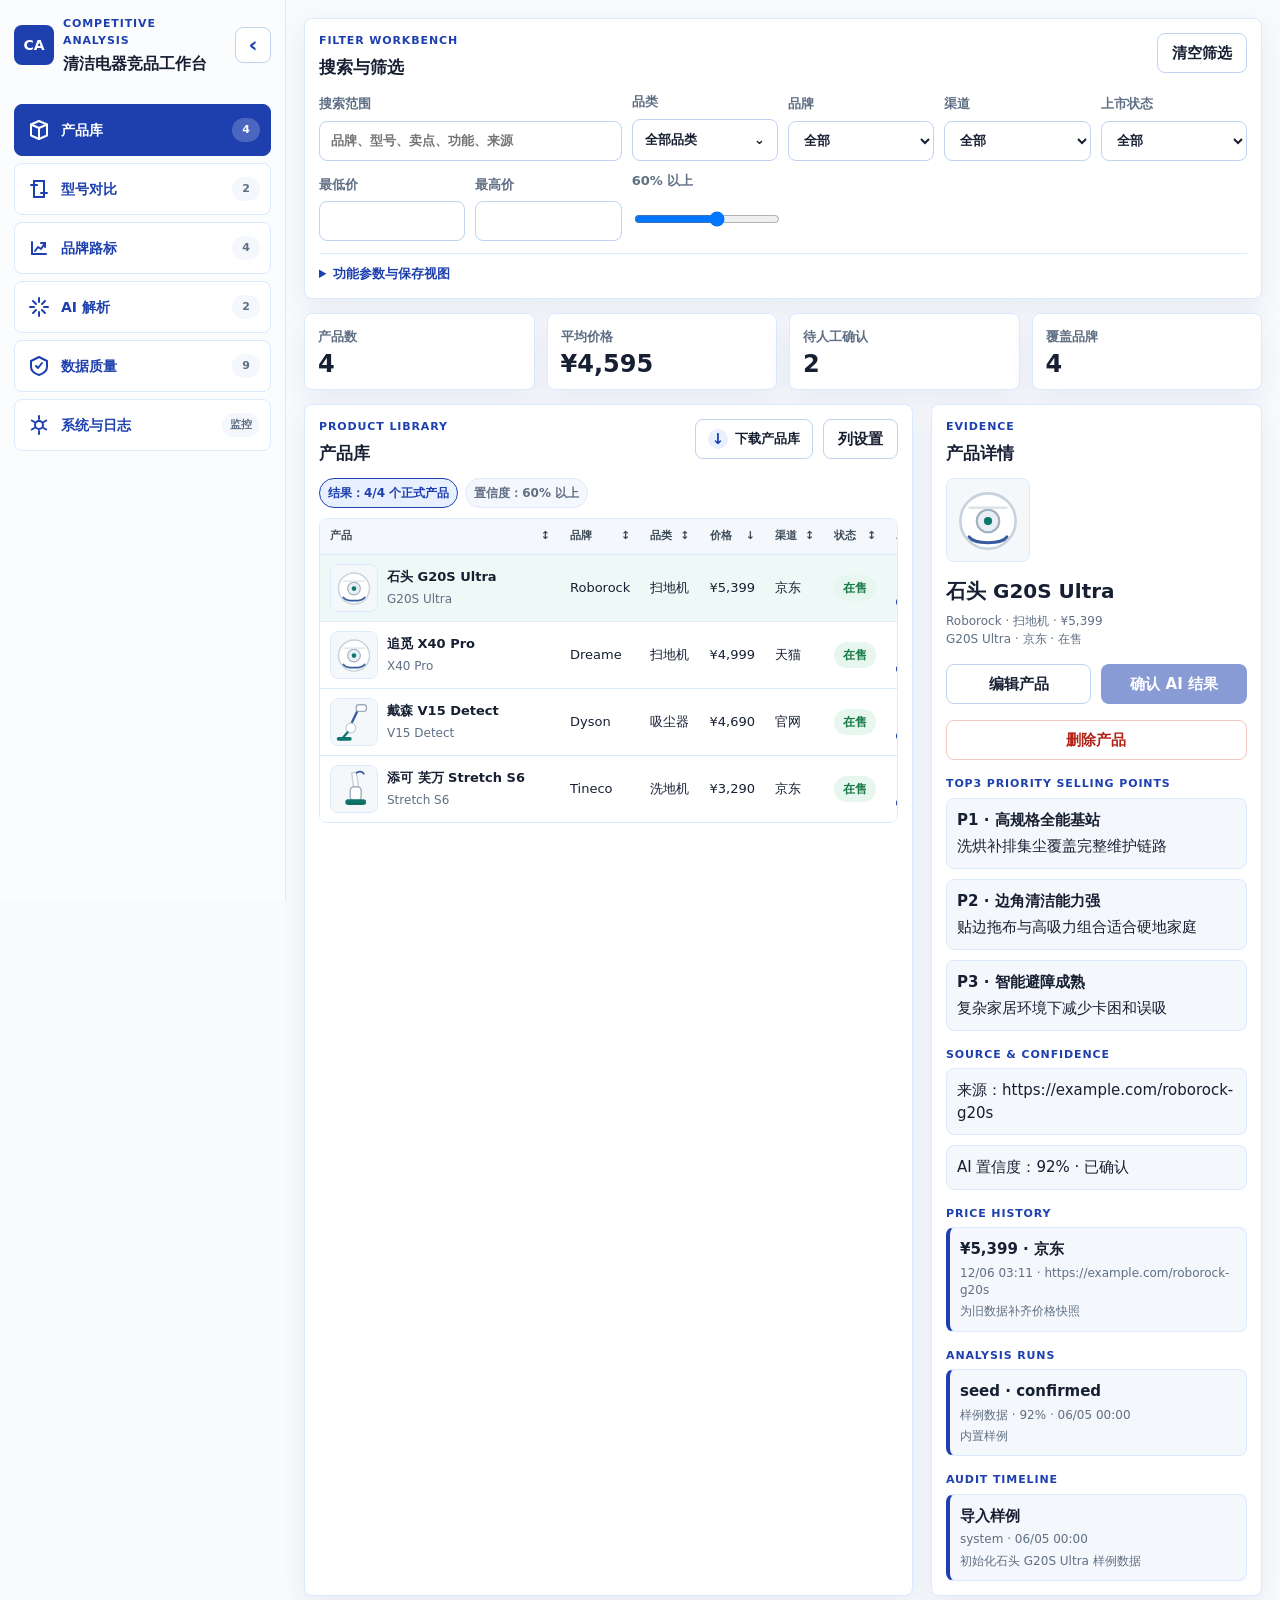
==== index.html @ 1ea524cf "Improve AI analysis usability and ingestion checks" ====
<!DOCTYPE html>
<html lang="zh-CN">
  <head>
    <meta charset="UTF-8" />
    <meta name="viewport" content="width=device-width, initial-scale=1.0" />
    <title>清洁电器竞品分析工作台</title>
    <meta
      name="description"
      content="扫地机、洗地机、吸尘器竞品分析工作台，支持筛选、AI 详情页分析、型号对比、品牌路标和 Excel 导出。"
    />
    <link rel="icon" href="assets/robot-vacuum.svg" type="image/svg+xml" />
    <link rel="stylesheet" href="styles.css?v=ai-progress-20260621" />
  </head>
  <body>
    <div class="app-shell">
      <aside class="sidebar" aria-label="工作区导航">
        <div class="brand-block">
          <span class="brand-mark">CA</span>
          <div class="brand-copy">
            <p class="eyebrow">Competitive Analysis</p>
            <h1>清洁电器竞品工作台</h1>
          </div>
          <button
            class="sidebar-toggle"
            type="button"
            id="sidebarToggle"
            aria-label="折叠一级栏"
            aria-expanded="true"
            title="折叠一级栏"
            onclick="toggleSidebar(); return false;"
          >
            <span aria-hidden="true">‹</span>
          </button>
        </div>

        <nav class="workspace-nav sidebar-nav" aria-label="工作区切换">
          <button class="nav-chip" type="button" data-workspace="products" title="产品库" onclick="setActiveWorkspace('products'); return false;">
            <span class="nav-icon" aria-hidden="true">
              <svg viewBox="0 0 24 24"><path d="M4 6.5 12 3l8 3.5v11L12 21l-8-3.5z" /><path d="M4 6.5 12 10l8-3.5" /><path d="M12 10v11" /></svg>
            </span>
            <span class="nav-label">产品库</span><strong id="navProductsCount">0</strong>
          </button>
          <button class="nav-chip" type="button" data-workspace="compare" title="型号对比" onclick="setActiveWorkspace('compare'); return false;">
            <span class="nav-icon" aria-hidden="true">
              <svg viewBox="0 0 24 24"><path d="M7 4h10" /><path d="M7 20h10" /><path d="M7 4v16" /><path d="M17 4v16" /><path d="M4 8h6" /><path d="M14 16h6" /></svg>
            </span>
            <span class="nav-label">型号对比</span><strong id="navCompareCount">0</strong>
          </button>
          <button class="nav-chip" type="button" data-workspace="roadmap" title="品牌路标" onclick="setActiveWorkspace('roadmap'); return false;">
            <span class="nav-icon" aria-hidden="true">
              <svg viewBox="0 0 24 24"><path d="M5 18V6" /><path d="M5 18h14" /><path d="M8 15l3-4 3 2 4-6" /><path d="M18 7h-4" /><path d="M18 7v4" /></svg>
            </span>
            <span class="nav-label">品牌路标</span><strong id="navRoadmapCount">0</strong>
          </button>
          <button class="nav-chip" type="button" data-workspace="import" title="AI 解析与待确认" onclick="setActiveWorkspace('import'); return false;">
            <span class="nav-icon" aria-hidden="true">
              <svg viewBox="0 0 24 24"><path d="M12 3v4" /><path d="M12 17v4" /><path d="M3 12h4" /><path d="M17 12h4" /><path d="m6 6 3 3" /><path d="m15 15 3 3" /><path d="m18 6-3 3" /><path d="m9 15-3 3" /></svg>
            </span>
            <span class="nav-label">AI 解析</span><strong id="navReviewCount">0</strong>
          </button>
          <button class="nav-chip" type="button" data-workspace="quality" title="数据质量" onclick="setActiveWorkspace('quality'); return false;">
            <span class="nav-icon" aria-hidden="true">
              <svg viewBox="0 0 24 24"><path d="M12 3 4 7v6c0 4 3.5 6.5 8 8 4.5-1.5 8-4 8-8V7z" /><path d="m9 12 2 2 4-5" /></svg>
            </span>
            <span class="nav-label">数据质量</span><strong id="navQualityCount">0</strong>
          </button>
          <button class="nav-chip" type="button" data-workspace="system" title="系统与日志" onclick="setActiveWorkspace('system'); return false;">
            <span class="nav-icon" aria-hidden="true">
              <svg viewBox="0 0 24 24"><path d="M12 3v3" /><path d="M12 18v3" /><path d="M4.8 7.5l2.6 1.5" /><path d="M16.6 15l2.6 1.5" /><path d="M19.2 7.5 16.6 9" /><path d="M7.4 15l-2.6 1.5" /><circle cx="12" cy="12" r="4" /></svg>
            </span>
            <span class="nav-label">系统与日志</span><strong>监控</strong>
          </button>
        </nav>
      </aside>

      <main class="main-area">
        <section class="panel filter-workbench workspace-page is-active" data-workspace-page="products" aria-labelledby="filterWorkbenchTitle">
          <div class="panel-header">
            <div>
              <p class="eyebrow">Filter workbench</p>
              <h2 id="filterWorkbenchTitle">搜索与筛选</h2>
            </div>
            <button class="secondary-button" type="button" id="clearFilters">
              清空筛选
            </button>
          </div>
          <div class="filter-toolbar">
            <label class="filter-search">
              搜索范围
              <input id="keywordSearch" type="search" placeholder="品牌、型号、卖点、功能、来源" />
            </label>
            <label>
              品类
              <div class="multi-select" id="categoryFilterDropdown">
                <button
                  class="multi-select-toggle"
                  type="button"
                  id="categoryFilterToggle"
                  aria-expanded="false"
                  aria-controls="categoryFilters"
                >
                  <span id="categoryFilterLabel">全部品类</span>
                  <span aria-hidden="true">⌄</span>
                </button>
                <div class="multi-select-menu" id="categoryFilters"></div>
              </div>
            </label>
            <label>
              品牌
              <select id="brandFilter"></select>
            </label>
            <label>
              渠道
              <select id="channelFilter"></select>
            </label>
            <label>
              上市状态
              <select id="statusFilter"></select>
            </label>
            <label>
              最低价
              <input id="minPrice" inputmode="numeric" type="number" min="0" />
            </label>
            <label>
              最高价
              <input id="maxPrice" inputmode="numeric" type="number" min="0" />
            </label>
            <label>
              <span id="confidenceLabel">60% 以上</span>
              <input id="confidenceFilter" type="range" min="0" max="100" value="60" />
            </label>
          </div>
          <details class="advanced-filters">
            <summary>功能参数与保存视图</summary>
            <div class="advanced-filter-grid">
              <label>
                字段
                <select id="featureFilterField"></select>
              </label>
              <label>
                匹配方式
                <select id="featureFilterOperator"></select>
              </label>
              <label>
                匹配值
                <input id="featureFilterValue" type="text" placeholder="例如 热水、12000、支持" />
              </label>
              <input id="savedViewName" type="text" placeholder="视图名称，例如 扫地机 3000-5000" />
              <button class="secondary-button" type="button" id="saveView">
                保存当前工作视图
              </button>
              <select id="savedViews" aria-label="已保存视图"></select>
              <button class="secondary-button danger-button" type="button" id="deleteSavedView">
                删除当前视图
              </button>
            </div>
          </details>
        </section>

        <section class="metrics-grid workspace-page is-active" data-workspace-page="products" aria-label="概览指标">
          <article class="metric-card">
            <span>产品数</span>
            <strong id="metricProducts">0</strong>
          </article>
          <article class="metric-card">
            <span>平均价格</span>
            <strong id="metricAvgPrice">-</strong>
          </article>
          <article class="metric-card">
            <span>待人工确认</span>
            <strong id="metricReview">0</strong>
          </article>
          <article class="metric-card">
            <span>覆盖品牌</span>
            <strong id="metricBrands">0</strong>
          </article>
        </section>

        <section class="ops-grid workspace-page" data-workspace-page="quality" aria-label="运营状态" hidden aria-hidden="true">
          <section class="panel quality-panel" aria-labelledby="qualityTitle">
            <div class="panel-header">
              <div>
                <p class="eyebrow">Data quality</p>
                <h2 id="qualityTitle">数据质量检查</h2>
              </div>
              <button class="secondary-button" type="button" id="exportQualityCsv">
                导出问题
              </button>
            </div>
            <div id="qualityPanel" class="quality-panel-body"></div>
          </section>
        </section>

        <section class="panel import-panel workspace-page" data-workspace-page="import" id="importPanel" aria-labelledby="importTitle" hidden aria-hidden="true">
          <div class="panel-header">
            <div>
              <p class="eyebrow">AI ingestion</p>
              <h2 id="importTitle">详情页抓取与图片理解</h2>
            </div>
            <div class="panel-actions">
              <button class="secondary-button" type="button" id="createProduct">
                手动新增产品
              </button>
              <button class="icon-button" type="button" id="closeImport" aria-label="关闭导入面板">
                ×
              </button>
            </div>
          </div>
          <div class="import-grid">
            <div class="url-field">
              <label>
                电商/官网详情页 URL
                <input
                  id="sourceUrl"
                  type="url"
                  placeholder="https://example.com/product/detail"
                />
              </label>
              <button class="secondary-button" type="button" id="fetchSourceMetadata">
                抓取并分析
              </button>
              <button class="secondary-button" type="button" id="startBrowserFetch">
                打开浏览器获取
              </button>
            </div>
            <label>
              上传详情页长图、截图或 PDF
              <input id="sourceImage" type="file" accept="image/*,.pdf" multiple />
            </label>
            <div id="sourcePreview" class="source-preview wide-field" aria-live="polite"></div>
            <label class="wide-field">
              补充说明
              <textarea
                id="sourceNotes"
                rows="3"
                placeholder="例如：重点关注基站能力、避障、热水洗拖布、价格口径"
              ></textarea>
            </label>
          </div>
          <div class="panel-actions">
            <p id="analysisStatus" class="status-text" role="status" aria-live="polite">
              AI 会输出结构化参数、Top3 卖点和置信度。
            </p>
            <button class="secondary-button" type="button" id="retryAnalysis" hidden>
              重新分析
            </button>
            <button class="secondary-button" type="button" id="collectBrowserFetch" hidden>
              继续获取
            </button>
            <button class="secondary-button" type="button" id="cancelBrowserFetch" hidden>
              取消浏览器获取
            </button>
            <button class="primary-button" type="button" id="runAnalysis">
              开始分析
            </button>
          </div>
          <ol id="analysisSteps" class="analysis-steps wide-field" aria-label="AI 分析进度"></ol>
        </section>

        <section class="panel review-workspace workspace-page" data-workspace-page="import" aria-labelledby="reviewTitle" hidden aria-hidden="true">
          <div class="panel-header">
            <div>
              <p class="eyebrow">Review queue</p>
              <h2 id="reviewTitle">待确认队列</h2>
            </div>
            <button class="secondary-button" type="button" id="confirmAllReviews">
              全部确认
            </button>
          </div>
          <div id="reviewQueue" class="review-queue"></div>
        </section>


        <section class="panel system-panel workspace-page" data-workspace-page="system" aria-labelledby="systemTitle" hidden aria-hidden="true">
          <div class="panel-header">
            <div>
              <p class="eyebrow">System status</p>
              <h2 id="systemTitle">系统状态</h2>
            </div>
            <div class="panel-actions">
              <button class="secondary-button" type="button" id="exportDataPackage">
                导出数据包
              </button>
              <button class="secondary-button" type="button" id="refreshHealth">
                刷新状态
              </button>
            </div>
          </div>
          <div class="system-status" id="systemStatus">正在检查本地服务和 OpenAI 配置。</div>
        </section>

        <section class="panel usage-panel workspace-page" data-workspace-page="system" aria-labelledby="usageTitle" hidden aria-hidden="true">
          <div class="panel-header">
            <div>
              <p class="eyebrow">AI usage</p>
              <h2 id="usageTitle">AI 用量与错误监控</h2>
            </div>
            <div class="panel-actions">
              <button class="secondary-button" type="button" id="exportUsageCsv">
                导出用量
              </button>
              <button class="secondary-button" type="button" id="refreshUsage">
                刷新用量
              </button>
            </div>
          </div>
          <div class="usage-summary" id="usageSummary">尚未加载用量记录。</div>
          <div class="table-wrap compact usage-table-wrap">
            <table>
              <thead>
                <tr>
                  <th>时间</th>
                  <th>Provider</th>
                  <th>模型</th>
                  <th>任务</th>
                  <th>状态</th>
                  <th>输入</th>
                  <th>Usage</th>
                  <th>估算成本</th>
                  <th>错误</th>
                </tr>
              </thead>
              <tbody id="usageTableBody"></tbody>
            </table>
          </div>
        </section>

        <section class="panel audit-panel workspace-page" data-workspace-page="system" aria-labelledby="auditTitle" hidden aria-hidden="true">
          <div class="panel-header">
            <div>
              <p class="eyebrow">Audit log</p>
              <h2 id="auditTitle">审计日志</h2>
            </div>
            <button class="secondary-button" type="button" id="exportAuditCsv">
              导出审计
            </button>
          </div>
          <div class="table-wrap compact audit-table-wrap">
            <table>
              <thead>
                <tr>
                  <th>时间</th>
                  <th>产品</th>
                  <th>型号</th>
                  <th>操作</th>
                  <th>操作者</th>
                  <th>详情</th>
                </tr>
              </thead>
              <tbody id="auditTableBody"></tbody>
            </table>
          </div>
        </section>

        <section class="workspace-grid workspace-page is-active" data-workspace-page="products" id="productsWorkspace">
          <section class="panel products-panel" aria-labelledby="productsTitle">
            <div class="panel-header">
              <div>
                <p class="eyebrow">Product library</p>
                <h2 id="productsTitle">产品库</h2>
              </div>
              <div class="panel-actions">
                <button class="icon-text-button" type="button" id="exportExcel" title="下载产品库所有信息">
                  <span aria-hidden="true">↓</span>
                  下载产品库
                </button>
                <div class="column-menu">
                  <button class="secondary-button" type="button" id="toggleColumns">
                    列设置
                  </button>
                  <div class="popover" id="columnsPopover"></div>
                </div>
              </div>
            </div>
            <div id="filterSummary" class="filter-summary"></div>
            <div class="table-wrap product-table-wrap">
              <table class="product-table">
                <thead>
                  <tr id="productTableHead"></tr>
                </thead>
                <tbody id="productTableBody"></tbody>
              </table>
            </div>
          </section>

          <aside class="panel detail-panel" aria-labelledby="detailTitle">
            <div class="panel-header">
              <div>
                <p class="eyebrow">Evidence</p>
                <h2 id="detailTitle">产品详情</h2>
              </div>
            </div>
            <div id="productDetail" class="detail-empty">
              选择一款产品查看图片、价格、Top3 卖点和 AI 证据。
            </div>
          </aside>
        </section>

        <section class="workspace-grid compare-workspace workspace-page" data-workspace-page="compare" id="compareWorkspace" hidden aria-hidden="true">
          <section class="panel compare-panel" aria-labelledby="compareTitle">
            <div class="panel-header">
              <div>
                <p class="eyebrow">Model compare</p>
                <h2 id="compareTitle">型号对比</h2>
              </div>
              <div class="panel-actions">
                <button class="secondary-button" type="button" id="compareFilteredProducts">
                  使用当前筛选结果
                </button>
                <button class="secondary-button" type="button" id="compareSimilarProducts">
                  同品类相近价位
                </button>
                <button class="secondary-button" type="button" id="exportCompare">
                  导出对比表
                </button>
                <button class="primary-button" type="button" id="generateSummary">
                  生成 500 字内总结
                </button>
              </div>
            </div>
            <div class="compare-filter-toolbar" aria-label="型号对比筛选器">
              <label>
                搜索型号
                <input id="compareKeywordFilter" type="search" placeholder="品牌、型号、卖点" />
              </label>
              <label>
                品类
                <select id="compareCategoryFilter"></select>
              </label>
              <label>
                品牌
                <select id="compareBrandFilter"></select>
              </label>
              <label>
                渠道
                <select id="compareChannelFilter"></select>
              </label>
              <label>
                上市状态
                <select id="compareStatusFilter"></select>
              </label>
              <label>
                最低价
                <input id="compareMinPrice" inputmode="numeric" type="number" min="0" />
              </label>
              <label>
                最高价
                <input id="compareMaxPrice" inputmode="numeric" type="number" min="0" />
              </label>
            </div>
            <div id="compareStatus" class="compare-status"></div>
            <div id="comparePicker" class="compare-picker"></div>
            <div class="compare-field-panel" aria-label="对比字段选择">
              <div class="compare-field-header">
                <strong>对比字段</strong>
                <div class="panel-actions">
                  <button class="secondary-button" type="button" id="selectAllCompareFields">
                    全选字段
                  </button>
                  <button class="secondary-button" type="button" id="clearCompareFields">
                    只保留基础
                  </button>
                </div>
              </div>
              <div id="compareFieldPicker" class="compare-field-picker"></div>
              <details class="module-manager">
                <summary>模块与字段管理</summary>
                <div class="module-form">
                  <input id="moduleName" type="text" placeholder="模块名，例如 基站能力" />
                  <input id="fieldName" type="text" placeholder="字段名，例如 热水洗拖布" />
                  <select id="fieldType">
                    <option value="text">文本</option>
                    <option value="number">数字</option>
                    <option value="boolean">布尔</option>
                    <option value="enum">枚举</option>
                    <option value="price">价格</option>
                    <option value="image">图片</option>
                  </select>
                  <input id="fieldOptions" type="text" placeholder="枚举选项，例如 有/无、基础/旗舰" />
                  <button class="primary-button" type="button" id="addField">
                    添加字段
                  </button>
                </div>
                <div id="moduleList" class="module-list"></div>
              </details>
            </div>
            <div class="comparison-summary" id="comparisonSummary">
              选择至少 2 个型号后生成竞争对标总结。
            </div>
            <div class="table-wrap compact">
              <table>
                <thead id="compareHead"></thead>
                <tbody id="compareBody"></tbody>
              </table>
            </div>
          </section>
        </section>

        <section class="panel roadmap-panel workspace-page" data-workspace-page="roadmap" id="roadmapPanel" aria-labelledby="roadmapTitle" hidden aria-hidden="true">
          <div class="panel-header">
            <div>
              <p class="eyebrow">Brand milestone</p>
              <h2 id="roadmapTitle">品牌路标</h2>
            </div>
            <div class="panel-actions">
              <label class="inline-control">
                品类
                <select id="roadmapCategoryFilter"></select>
              </label>
              <label class="inline-control roadmap-brand-control">
                品牌
                <div class="multi-select roadmap-brand-select" id="roadmapBrandDropdown">
                  <button
                    class="multi-select-toggle"
                    type="button"
                    id="roadmapBrandToggle"
                    aria-expanded="false"
                    aria-controls="roadmapBrandMenu"
                  >
                    <span id="roadmapBrandLabel">全部品牌</span>
                    <span class="multi-select-icons">
                      <span aria-hidden="true">⌄</span>
                      <span class="multi-select-clear" id="roadmapBrandClear" role="button" tabindex="0" aria-label="清除品牌筛选">×</span>
                    </span>
                  </button>
                  <div class="multi-select-menu" id="roadmapBrandMenu"></div>
                </div>
              </label>
              <div class="segmented-control" role="group" aria-label="品牌路标模式">
                <button class="segment-button" type="button" data-roadmap-mode="single">单品牌时间</button>
                <button class="segment-button" type="button" data-roadmap-mode="compare">品牌对比</button>
              </div>
              <label class="inline-control">
                状态
                <select id="roadmapStatusFilter"></select>
              </label>
              <label class="inline-control">
                周期
                <select id="roadmapQuarterFilter"></select>
              </label>
              <button class="secondary-button" type="button" id="printAllBrandRoadmaps">
                各品牌 PDF
              </button>
              <button class="secondary-button" type="button" id="exportRoadmapSvg">
                导出图片
              </button>
              <button class="secondary-button" type="button" id="exportRoadmap">
                导出路标
              </button>
            </div>
          </div>
          <div id="roadmapBoard" class="roadmap-board"></div>
        </section>
      </main>
    </div>

    <template id="productArtTemplate">
      <img alt="" class="product-image" />
    </template>
    <input id="dataPackageFile" type="file" accept="application/json,.json" hidden />
    <input id="csvImportFile" type="file" accept=".csv,text/csv" hidden />

    <script src="script.js?v=ai-progress-20260621"></script>
  </body>
</html>
---- styles.css ----
:root {
  color-scheme: light;
  --bg: #f8fafc;
  --surface: #ffffff;
  --surface-muted: #f4f7fb;
  --text: #172033;
  --muted: #5f6f84;
  --line: #dbeafe;
  --line-strong: #bfd2ef;
  --primary: #1e40af;
  --primary-dark: #183588;
  --primary-soft: #e8f0ff;
  --accent: #d97706;
  --warning: #b45309;
  --danger: #b42318;
  --success: #197a45;
  --shadow: 0 10px 28px rgba(30, 58, 138, 0.08);
  --radius: 8px;
  --sidebar: 286px;
  --sidebar-collapsed: 72px;
}

* {
  box-sizing: border-box;
}

html {
  min-width: 320px;
  max-width: 100%;
  overflow-x: hidden;
}

body {
  margin: 0;
  max-width: 100%;
  overflow-x: hidden;
  background: var(--bg);
  color: var(--text);
  font-family:
    "Fira Sans", Inter, ui-sans-serif, system-ui, -apple-system, BlinkMacSystemFont,
    "Segoe UI", "PingFang SC", "Microsoft YaHei", sans-serif;
  letter-spacing: 0;
  font-size: 15px;
  line-height: 1.5;
}

[hidden] {
  display: none !important;
}

button,
input,
select,
textarea {
  font: inherit;
}

button {
  cursor: pointer;
}

button:focus-visible,
input:focus-visible,
select:focus-visible,
textarea:focus-visible {
  outline: 3px solid rgba(15, 118, 110, 0.22);
  outline-offset: 2px;
}

.app-shell {
  display: grid;
  grid-template-columns: var(--sidebar) minmax(0, 1fr);
  width: 100%;
  max-width: 100vw;
  overflow-x: hidden;
  min-height: 100vh;
}

.app-shell.is-sidebar-collapsed {
  grid-template-columns: var(--sidebar-collapsed) minmax(0, 1fr);
}

.sidebar {
  position: sticky;
  top: 0;
  display: grid;
  grid-template-rows: auto minmax(0, 1fr);
  gap: 14px;
  height: 100vh;
  overflow-y: auto;
  border-right: 1px solid var(--line);
  background: #fbfcfd;
  padding: 16px 14px;
}

.app-shell.is-sidebar-collapsed .sidebar {
  padding: 14px 10px;
}

.brand-block {
  display: grid;
  grid-template-columns: 40px minmax(0, 1fr) 36px;
  gap: 9px;
  align-items: center;
  padding-bottom: 16px;
}

.brand-copy {
  min-width: 0;
}

.sidebar-toggle {
  display: inline-grid;
  width: 36px;
  height: 36px;
  place-items: center;
  border: 1px solid var(--line-strong);
  border-radius: var(--radius);
  background: #fff;
  color: var(--primary);
  font-size: 22px;
  font-weight: 900;
  line-height: 1;
}

.sidebar-toggle:hover {
  border-color: var(--primary);
  background: var(--primary-soft);
}

.sidebar-nav {
  display: grid;
  gap: 7px;
  align-content: start;
  margin: 0;
}

.sidebar-nav .nav-chip {
  width: 100%;
  justify-content: flex-start;
  border-radius: var(--radius);
  padding: 0 10px;
  gap: 8px;
}

.sidebar-nav .nav-chip {
  min-height: 52px;
  justify-content: space-between;
  font-size: 14px;
  font-weight: 900;
}

.sidebar-nav .nav-chip strong {
  display: inline-flex;
  min-width: 28px;
  min-height: 24px;
  align-items: center;
  justify-content: center;
  border-radius: 999px;
  background: var(--surface-muted);
  color: var(--muted);
  padding: 0 8px;
  font-size: 11px;
}

.nav-icon {
  display: inline-grid;
  width: 28px;
  height: 28px;
  flex: 0 0 28px;
  place-items: center;
}

.nav-icon svg {
  width: 24px;
  height: 24px;
  fill: none;
  stroke: currentColor;
  stroke-width: 2;
  stroke-linecap: round;
  stroke-linejoin: round;
}

.nav-label {
  flex: 1;
  min-width: 0;
  text-align: left;
}

.sidebar-nav .nav-chip.is-active {
  border-color: var(--primary);
  background: var(--primary);
  color: #fff;
}

.sidebar-nav .nav-chip.is-active strong {
  background: rgba(255, 255, 255, 0.2);
  color: #fff;
}

.app-shell.is-sidebar-collapsed .brand-block {
  grid-template-columns: 1fr;
  justify-items: center;
  gap: 8px;
  padding-bottom: 12px;
}

.app-shell.is-sidebar-collapsed .brand-copy,
.app-shell.is-sidebar-collapsed .sidebar-nav .nav-label,
.app-shell.is-sidebar-collapsed .sidebar-nav .nav-chip strong {
  display: none;
}

.app-shell.is-sidebar-collapsed .brand-mark {
  width: 42px;
  height: 42px;
}

.app-shell.is-sidebar-collapsed .sidebar-toggle {
  width: 42px;
  height: 34px;
}

.app-shell.is-sidebar-collapsed .sidebar-toggle span {
  transform: rotate(180deg);
}

.app-shell.is-sidebar-collapsed .sidebar-nav .nav-chip {
  justify-content: center;
  min-height: 46px;
  padding: 0;
}

.sidebar-panel {
  min-height: 0;
  padding: 12px;
  box-shadow: none;
}

.sidebar-panel .panel-header {
  margin-bottom: 10px;
}

.brand-mark {
  display: grid;
  width: 40px;
  height: 40px;
  place-items: center;
  border-radius: var(--radius);
  background: var(--primary);
  color: #fff;
  font-size: 14px;
  font-weight: 800;
}

.brand-block h1,
.topbar h2,
.panel h2 {
  margin: 0;
  letter-spacing: 0;
}

.brand-block h1 {
  font-size: 16px;
  line-height: 1.28;
}

.eyebrow {
  margin: 0 0 5px;
  color: var(--primary);
  font-size: 11px;
  font-weight: 800;
  letter-spacing: 0.08em;
  text-transform: uppercase;
}

.filter-group {
  padding: 14px 0;
  border-top: 1px solid var(--line);
}

.filter-group h2,
.section-title h2 {
  margin: 0 0 12px;
  font-size: 14px;
}

.section-title,
.panel-header,
.topbar,
.panel-actions {
  display: flex;
  align-items: center;
  justify-content: space-between;
  gap: 14px;
  min-width: 0;
}

.main-area {
  min-width: 0;
  width: 100%;
  max-width: 100%;
  overflow-x: hidden;
  padding: 18px;
}

.workspace-page {
  display: none;
}

.workspace-page.is-active {
  display: grid;
}

.panel.workspace-page.is-active {
  display: block;
}

.topbar {
  flex-wrap: wrap;
  align-items: flex-start;
  margin-bottom: 18px;
}

.topbar > div:first-child,
.panel-header > div:first-child {
  min-width: min(100%, 260px);
}

.topbar h2 {
  font-size: 24px;
  line-height: 1.25;
}

.workspace-nav {
  display: flex;
  flex-wrap: wrap;
  gap: 6px;
  margin-top: 10px;
}

.sidebar-nav.workspace-nav {
  display: grid;
  flex-wrap: initial;
  gap: 7px;
  margin-top: 0;
}

.nav-chip {
  display: inline-flex;
  align-items: center;
  justify-content: center;
  min-height: 30px;
  border: 1px solid var(--line);
  border-radius: 999px;
  background: #fff;
  color: var(--primary);
  padding: 0 10px;
  font-size: 12px;
  font-weight: 800;
}

.nav-chip:hover {
  border-color: var(--primary);
  background: var(--primary-soft);
}

.topbar-actions,
.field-row,
.panel-actions {
  display: flex;
  gap: 10px;
}

.topbar-actions,
.panel-actions {
  min-width: 0;
  max-width: 100%;
  flex-wrap: wrap;
  justify-content: flex-end;
}

.topbar-actions > *,
.panel-actions > * {
  max-width: 100%;
}

.inline-control {
  display: flex;
  min-width: 180px;
  align-items: center;
  gap: 8px;
  color: var(--muted);
  font-size: 13px;
  font-weight: 700;
}

.inline-control select {
  min-width: 120px;
}

label {
  display: grid;
  gap: 7px;
  color: var(--muted);
  font-size: 13px;
  font-weight: 650;
}

input,
select,
textarea {
  width: 100%;
  min-height: 40px;
  border: 1px solid var(--line-strong);
  border-radius: var(--radius);
  background: #fff;
  color: var(--text);
  padding: 9px 11px;
}

textarea {
  resize: vertical;
}

.chip-grid {
  display: grid;
  gap: 8px;
}

.multi-select {
  position: relative;
}

.multi-select-toggle {
  display: flex;
  width: 100%;
  min-height: 42px;
  align-items: center;
  justify-content: space-between;
  border: 1px solid var(--line-strong);
  border-radius: var(--radius);
  background: #fff;
  color: var(--text);
  padding: 0 12px;
  font-weight: 750;
}

.multi-select-icons {
  display: inline-flex;
  align-items: center;
  gap: 8px;
  margin-left: 8px;
}

.multi-select-clear {
  display: inline-flex;
  width: 20px;
  height: 20px;
  align-items: center;
  justify-content: center;
  border-radius: 999px;
  color: var(--muted);
  font-size: 14px;
  line-height: 1;
}

.multi-select-clear:hover {
  background: var(--primary-soft);
  color: var(--primary);
}

.multi-select-menu {
  position: absolute;
  top: calc(100% + 6px);
  left: 0;
  z-index: 5;
  display: none;
  width: 100%;
  max-height: 230px;
  overflow-y: auto;
  border: 1px solid var(--line);
  border-radius: var(--radius);
  background: #fff;
  box-shadow: var(--shadow);
  padding: 6px;
}

.multi-select.is-open .multi-select-menu {
  display: grid;
  gap: 4px;
}

.multi-select-option {
  display: flex;
  min-height: 38px;
  align-items: center;
  gap: 8px;
  border-radius: 6px;
  color: var(--text);
  padding: 6px 8px;
  font-size: 13px;
  font-weight: 750;
}

.multi-select-option:hover,
.multi-select-option.is-active {
  background: var(--primary-soft);
  color: var(--primary-dark);
}

.multi-select-option input {
  width: 16px;
  min-width: 16px;
  min-height: 16px;
  height: 16px;
  margin: 0;
  accent-color: var(--primary);
}

.chip {
  display: flex;
  min-height: 42px;
  align-items: center;
  justify-content: space-between;
  border: 1px solid var(--line);
  border-radius: var(--radius);
  background: #fff;
  color: var(--text);
  padding: 0 12px;
}

.chip.is-active {
  border-color: var(--primary);
  background: var(--primary-soft);
  color: var(--primary-dark);
}

.primary-button,
.secondary-button,
.link-button,
.icon-button {
  min-height: 40px;
  border-radius: var(--radius);
  border: 1px solid transparent;
  padding: 0 14px;
  font-weight: 750;
  white-space: normal;
}

.primary-button {
  background: var(--primary);
  color: #fff;
}

.primary-button:hover {
  background: var(--primary-dark);
}

.primary-button:disabled,
.secondary-button:disabled {
  cursor: not-allowed;
  opacity: 0.52;
}

.secondary-button {
  border-color: var(--line-strong);
  background: #fff;
  color: var(--text);
}

.icon-text-button {
  display: inline-flex;
  min-height: 40px;
  align-items: center;
  gap: 7px;
  border: 1px solid var(--line-strong);
  border-radius: var(--radius);
  background: #fff;
  color: var(--text);
  padding: 0 12px;
  font-size: 13px;
  font-weight: 800;
}

.icon-text-button span {
  display: inline-grid;
  width: 20px;
  height: 20px;
  place-items: center;
  border-radius: 999px;
  background: var(--primary-soft);
  color: var(--primary);
  font-size: 15px;
  line-height: 1;
}

.danger-button {
  border-color: #f0c7c1;
  color: var(--danger);
}

.link-button,
.icon-button {
  min-height: 36px;
  background: transparent;
  color: var(--primary);
  padding: 0 6px;
}

.icon-button {
  width: 40px;
  color: var(--muted);
  font-size: 24px;
}

.stack {
  display: grid;
  gap: 10px;
}

.filter-workbench {
  margin-bottom: 14px;
}

.filter-toolbar {
  display: grid;
  grid-template-columns: repeat(auto-fit, minmax(132px, 1fr));
  gap: 10px;
  align-items: end;
}

.filter-search {
  grid-column: span 2;
  min-width: 0;
}

.advanced-filters {
  margin-top: 12px;
  border-top: 1px solid var(--line);
  padding-top: 10px;
}

.advanced-filters summary {
  cursor: pointer;
  color: var(--primary);
  font-size: 13px;
  font-weight: 850;
}

.advanced-filter-grid {
  display: grid;
  grid-template-columns: repeat(auto-fit, minmax(160px, 1fr));
  gap: 10px;
  margin-top: 10px;
}

.metrics-grid {
  display: grid;
  grid-template-columns: repeat(4, minmax(0, 1fr));
  min-width: 0;
  max-width: 100%;
  gap: 12px;
  margin-bottom: 14px;
}

.metric-card,
.panel {
  border: 1px solid var(--line);
  border-radius: var(--radius);
  background: var(--surface);
  box-shadow: var(--shadow);
}

.metric-card {
  display: grid;
  gap: 6px;
  padding: 13px;
}

.metric-card span {
  color: var(--muted);
  font-size: 13px;
  font-weight: 700;
}

.metric-card strong {
  font-size: 24px;
  line-height: 1;
}

.panel {
  min-width: 0;
  padding: 14px;
}

.detail-panel {
  container-type: inline-size;
}

.panel-header {
  flex-wrap: wrap;
  align-items: flex-start;
  margin-bottom: 12px;
}

.panel h2 {
  font-size: 17px;
}

.ops-grid {
  display: grid;
  grid-template-columns: minmax(0, 1fr);
  min-width: 0;
  max-width: 100%;
  align-items: start;
  gap: 14px;
  margin-bottom: 18px;
}

.quality-panel {
  align-self: start;
}

.system-panel {
  align-self: start;
}

.review-panel {
  align-self: start;
  min-height: 0;
  max-height: none;
  overflow: hidden;
}

.import-panel {
  margin-bottom: 18px;
}

.usage-panel {
  margin-bottom: 18px;
}

.audit-panel {
  margin-bottom: 18px;
}

.system-status {
  display: flex;
  flex-wrap: wrap;
  gap: 8px;
  max-height: 168px;
  overflow-y: auto;
  color: var(--muted);
  font-size: 13px;
}

.quality-panel-body {
  display: grid;
  gap: 8px;
}

.quality-summary {
  display: flex;
  flex-wrap: wrap;
  gap: 6px;
}

.quality-list {
  display: grid;
  gap: 6px;
  max-height: 278px;
  overflow-y: auto;
  padding-right: 4px;
  overscroll-behavior: contain;
}

.quality-focus-note {
  margin: 0;
  color: var(--muted);
  font-size: 12px;
  font-weight: 750;
}

.quality-priority {
  min-height: 32px;
  border: 1px solid var(--line);
  border-radius: var(--radius);
  background: var(--surface-muted);
  color: var(--text);
  padding: 0 10px;
  font-size: 13px;
  font-weight: 800;
}

.quality-priority.is-active {
  border-color: var(--primary);
  background: var(--primary-soft);
  color: var(--primary);
}

.quality-item {
  display: grid;
  grid-template-columns: minmax(0, 1fr) auto;
  align-items: center;
  gap: 8px;
  border: 1px solid var(--line);
  border-left: 4px solid var(--line-strong);
  border-radius: var(--radius);
  background: var(--surface-muted);
  padding: 8px 10px;
}

.quality-item.is-high {
  border-left-color: var(--danger);
}

.quality-item.is-medium {
  border-left-color: var(--warning);
}

.quality-item.is-low {
  border-left-color: var(--accent);
}

.quality-item strong {
  display: block;
  margin-bottom: 2px;
  font-size: 13px;
}

.quality-item p {
  margin: 0;
  color: var(--muted);
  font-size: 12px;
  line-height: 1.35;
}

.status-badge {
  border: 1px solid var(--line);
  border-radius: var(--radius);
  background: var(--surface-muted);
  padding: 7px 10px;
  font-weight: 750;
}

.status-badge.is-ok {
  border-color: #b7dfca;
  background: #eefaf4;
  color: var(--success);
}

.status-badge.is-warning {
  border-color: #efd69f;
  background: #fff8e8;
  color: var(--warning);
}

.usage-summary {
  display: flex;
  flex-wrap: wrap;
  gap: 8px;
  margin-bottom: 12px;
  color: var(--muted);
  font-size: 13px;
}

.usage-badge {
  border: 1px solid var(--line);
  border-radius: var(--radius);
  background: var(--surface-muted);
  padding: 7px 10px;
  font-weight: 750;
}

.review-queue {
  display: grid;
  gap: 10px;
  max-height: min(48vh, 430px);
  overflow-y: auto;
  padding-right: 4px;
  overscroll-behavior: contain;
}

.review-workspace .review-queue {
  max-height: min(70vh, 720px);
}

.review-empty {
  border: 1px dashed var(--line-strong);
  border-radius: var(--radius);
  background: var(--surface-muted);
  color: var(--muted);
  padding: 16px;
  text-align: center;
}

.review-item {
  display: grid;
  grid-template-columns: 52px minmax(0, 1fr) auto;
  gap: 12px;
  align-items: start;
  border: 1px solid var(--line);
  border-radius: var(--radius);
  background: var(--surface-muted);
  padding: 12px;
}

.review-item.is-highlighted {
  border-color: var(--primary);
  background: #eef5ff;
  box-shadow: 0 0 0 2px rgba(37, 99, 235, 0.14);
}

.review-item strong {
  display: block;
  margin-bottom: 2px;
}

.review-item p {
  margin: 0;
  color: var(--muted);
  font-size: 12px;
  line-height: 1.45;
}

.review-main {
  display: grid;
  min-width: 0;
  gap: 3px;
}

.review-main strong,
.review-main small {
  overflow-wrap: anywhere;
}

.review-main small {
  color: var(--muted);
  font-size: 11px;
  line-height: 1.35;
}

.review-summary {
  display: flex;
  flex-wrap: wrap;
  gap: 6px;
  margin-top: 6px;
}

.review-summary span {
  border-radius: 999px;
  background: #e8f0ff;
  color: var(--primary-dark);
  padding: 4px 8px;
  font-size: 11px;
  font-weight: 800;
}

.review-field-tags {
  display: flex;
  flex-wrap: wrap;
  gap: 5px;
  margin-top: 6px;
}

.review-field-tags span {
  border-radius: 999px;
  background: #fff7e5;
  color: var(--warning);
  padding: 3px 7px;
  font-size: 11px;
  font-weight: 750;
}

.review-actions {
  display: flex;
  gap: 8px;
  align-self: center;
}

.sidebar-panel .review-item {
  grid-template-columns: 42px minmax(0, 1fr);
  gap: 10px;
}

.sidebar-panel .review-item .product-image {
  width: 42px;
  height: 42px;
}

.sidebar-panel .review-actions {
  grid-column: 1 / -1;
  display: grid;
  grid-template-columns: 1fr 1fr;
}

.sidebar-panel .review-actions button {
  min-width: 0;
}

.usage-panel {
  max-height: 560px;
  overflow: hidden;
}

.usage-table-wrap {
  max-height: 390px;
  overflow: auto;
}

.audit-panel {
  max-height: 620px;
  overflow: hidden;
}

.audit-table-wrap {
  max-height: 500px;
  overflow: auto;
}

.import-grid {
  display: grid;
  grid-template-columns: repeat(2, minmax(0, 1fr));
  gap: 14px;
}

.url-field {
  display: grid;
  grid-template-columns: minmax(0, 1fr) repeat(2, auto);
  gap: 10px;
  align-items: end;
}

.wide-field {
  grid-column: 1 / -1;
}

.source-preview {
  display: none;
  grid-template-columns: 72px 1fr;
  gap: 12px;
  align-items: start;
  border: 1px solid var(--line);
  border-radius: var(--radius);
  background: var(--surface-muted);
  padding: 10px;
}

.source-preview.is-visible {
  display: grid;
}

.source-preview > img {
  width: 72px;
  height: 72px;
  border: 1px solid var(--line);
  border-radius: var(--radius);
  background: #fff;
  object-fit: cover;
}

.source-preview h3 {
  margin: 0 0 4px;
  font-size: 14px;
}

.source-preview p {
  margin: 0;
  color: var(--muted);
  font-size: 12px;
  line-height: 1.5;
}

.source-preview .source-fetch-meta {
  margin-top: 4px;
  color: var(--text);
  font-weight: 700;
}

.source-preview .source-warning {
  margin-top: 6px;
  border-left: 3px solid var(--warning);
  background: #fff7e5;
  color: #7c4a03;
  padding: 6px 8px;
}

.source-evidence {
  display: grid;
  gap: 8px;
  margin-top: 8px;
}

.source-evidence strong {
  display: block;
  margin-bottom: 4px;
  color: var(--text);
  font-size: 12px;
}

.source-evidence ul {
  margin: 0;
  padding-left: 18px;
  color: var(--muted);
  font-size: 12px;
  line-height: 1.45;
}

.source-thumbs {
  display: flex;
  flex-wrap: wrap;
  gap: 6px;
}

.source-thumbs img {
  width: 48px;
  height: 48px;
  border: 1px solid var(--line);
  border-radius: var(--radius);
  background: #fff;
  object-fit: cover;
}

.source-snippets li {
  margin-bottom: 3px;
}

.status-text {
  margin: 0;
  color: var(--muted);
  font-size: 13px;
  min-width: min(100%, 320px);
}

.status-text.is-error {
  color: var(--danger);
}

.status-text.is-success {
  color: var(--success);
}

.status-text.is-warning {
  color: var(--warning);
}

.status-text.is-progress {
  color: var(--primary);
  font-weight: 700;
}

.analysis-steps {
  display: grid;
  grid-template-columns: repeat(5, minmax(0, 1fr));
  gap: 8px;
  margin: 12px 0 0;
  padding: 0;
  list-style: none;
}

.analysis-step {
  display: grid;
  gap: 3px;
  border: 1px solid var(--line);
  border-radius: var(--radius);
  background: var(--surface-muted);
  padding: 8px;
  color: var(--muted);
  font-size: 12px;
  font-weight: 750;
}

.analysis-step::before {
  content: "";
  width: 18px;
  height: 4px;
  border-radius: 999px;
  background: var(--line-strong);
}

.analysis-step.is-active {
  border-color: var(--primary);
  background: var(--primary-soft);
  color: var(--primary-dark);
}

.analysis-step.is-active::before {
  background: var(--primary);
}

.analysis-step.is-done {
  border-color: #b6e3c4;
  background: #f0fff5;
  color: var(--success);
}

.analysis-step.is-done::before {
  background: var(--success);
}

.analysis-step.is-warning {
  border-color: #f5d38a;
  background: #fff8e8;
  color: var(--warning);
}

.analysis-step.is-warning::before {
  background: var(--warning);
}

.analysis-step.is-error {
  border-color: #f0c7c1;
  background: #fff5f3;
  color: var(--danger);
}

.analysis-step.is-error::before {
  background: var(--danger);
}

.workspace-grid {
  display: grid;
  grid-template-columns: minmax(0, 1.62fr) minmax(320px, 0.88fr);
  min-width: 0;
  max-width: 100%;
  gap: 18px;
  margin-bottom: 18px;
}

.compare-workspace {
  grid-template-columns: minmax(0, 1fr);
}

.table-wrap {
  min-width: 0;
  max-width: 100%;
  overflow: auto;
  border: 1px solid var(--line);
  border-radius: var(--radius);
}

.product-table-wrap {
  max-height: 640px;
}

table {
  width: 100%;
  border-collapse: collapse;
  min-width: 740px;
  background: #fff;
}

th,
td {
  border-bottom: 1px solid var(--line);
  padding: 9px 10px;
  text-align: left;
  vertical-align: middle;
  font-size: 13px;
}

th {
  position: sticky;
  top: 0;
  z-index: 1;
  background: var(--surface-muted);
  color: #3d4a57;
  font-size: 11px;
  font-weight: 800;
  white-space: nowrap;
}

.table-sort-button {
  display: inline-flex;
  align-items: center;
  justify-content: space-between;
  gap: 8px;
  width: 100%;
  min-height: 0;
  border: 0;
  background: transparent;
  color: inherit;
  padding: 0;
  font: inherit;
  text-align: left;
}

.table-sort-button.is-active {
  color: var(--primary-strong);
}

tr:last-child td {
  border-bottom: 0;
}

tbody tr {
  transition: background 150ms ease;
}

tbody tr:hover,
tbody tr.is-selected {
  background: #eef8f6;
}

.product-table th:first-child,
.product-table td:first-child {
  position: sticky;
  left: 0;
}

.product-table th:first-child {
  z-index: 3;
}

.product-table td:first-child {
  z-index: 2;
  background: #fff;
  box-shadow: 1px 0 0 var(--line);
}

.product-table tbody tr:hover td:first-child,
.product-table tbody tr.is-selected td:first-child {
  background: #eef8f6;
}

.product-cell {
  display: grid;
  grid-template-columns: 48px 1fr;
  gap: 9px;
  align-items: center;
  min-width: 220px;
}

.product-image {
  width: 48px;
  height: 48px;
  border: 1px solid var(--line);
  border-radius: var(--radius);
  background: #f7f9fb;
  object-fit: contain;
}

.product-name {
  margin: 0 0 3px;
  font-weight: 800;
}

.product-meta,
.small-muted {
  margin: 0;
  color: var(--muted);
  font-size: 12px;
}

.pill {
  display: inline-flex;
  align-items: center;
  min-height: 26px;
  border-radius: 999px;
  background: #eef2f6;
  color: #405060;
  padding: 0 9px;
  font-size: 12px;
  font-weight: 750;
  white-space: nowrap;
}

.pill.warning {
  background: #fff7e5;
  color: var(--warning);
}

.pill.success {
  background: #e7f7ef;
  color: var(--success);
}

.confidence-bar {
  width: 112px;
  height: 8px;
  overflow: hidden;
  border-radius: 999px;
  background: #edf1f5;
}

.confidence-bar span {
  display: block;
  height: 100%;
  background: var(--primary);
}

.detail-empty {
  min-height: 220px;
  display: grid;
  place-items: center;
  color: var(--muted);
  text-align: center;
}

.detail-card {
  display: grid;
  min-width: 0;
  max-width: 100%;
  overflow: hidden;
  gap: 16px;
}

.detail-actions {
  display: grid;
  grid-template-columns: repeat(auto-fit, minmax(132px, 1fr));
  min-width: 0;
  max-width: 100%;
  gap: 10px;
}

.detail-actions button {
  min-width: 0;
  width: 100%;
}

.single-danger {
  grid-template-columns: 1fr;
}

.edit-form {
  display: grid;
  gap: 16px;
}

.edit-grid {
  display: grid;
  grid-template-columns: repeat(2, minmax(0, 1fr));
  gap: 12px;
}

.feature-edit-grid {
  max-height: 360px;
  overflow: auto;
  padding-right: 4px;
}

.detail-hero {
  display: grid;
  grid-template-columns: 96px minmax(0, 1fr);
  min-width: 0;
  gap: 14px;
  align-items: center;
}

.detail-hero .product-image {
  width: 96px;
  height: 96px;
}

.detail-card h3 {
  margin: 0 0 6px;
  font-size: 20px;
  overflow-wrap: anywhere;
}

@container (max-width: 420px) {
  .detail-hero {
    grid-template-columns: 1fr;
  }

  .detail-hero .product-image {
    width: 84px;
    height: 84px;
  }
}

.field-review-panel {
  display: grid;
  gap: 10px;
  border: 1px solid #f2cf88;
  border-radius: var(--radius);
  background: #fff9ec;
  padding: 12px;
}

.field-review-panel strong {
  font-size: 14px;
}

.field-review-list {
  display: grid;
  gap: 8px;
  margin: 0;
  padding: 0;
  list-style: none;
}

.field-review-list li {
  display: grid;
  grid-template-columns: minmax(0, 1fr) auto;
  align-items: center;
  gap: 10px;
  border: 1px solid #f2cf88;
  border-radius: var(--radius);
  background: #fff;
  padding: 10px;
}

.field-review-list span,
.field-review-list small {
  display: block;
  margin-top: 4px;
  color: var(--muted);
  font-size: 12px;
  line-height: 1.45;
}

.filter-summary,
.compare-status {
  display: flex;
  flex-wrap: wrap;
  align-items: center;
  gap: 7px;
  margin-bottom: 10px;
}

.filter-summary span {
  border: 1px solid var(--line);
  border-radius: 999px;
  background: var(--surface-muted);
  color: var(--muted);
  padding: 5px 8px;
  font-size: 12px;
  font-weight: 800;
}

.filter-summary span.is-primary {
  border-color: var(--primary);
  background: var(--primary-soft);
  color: var(--primary);
}

.selling-list,
.source-list,
.module-list,
.timeline-list {
  display: grid;
  gap: 10px;
  margin: 0;
  padding: 0;
  list-style: none;
}

.selling-list li,
.source-list li,
.module-item,
.timeline-list li {
  min-width: 0;
  border: 1px solid var(--line);
  border-radius: var(--radius);
  background: var(--surface-muted);
  padding: 10px;
}

.selling-list strong {
  display: block;
  margin-bottom: 4px;
  overflow-wrap: anywhere;
}

.selling-list span,
.source-list li {
  overflow-wrap: anywhere;
  word-break: break-word;
}

.timeline-list li {
  display: grid;
  gap: 4px;
  border-left: 4px solid var(--primary);
}

.timeline-list span,
.timeline-list small {
  color: var(--muted);
  font-size: 12px;
  line-height: 1.45;
}

.compare-picker {
  display: flex;
  flex-wrap: wrap;
  gap: 8px;
  margin-bottom: 10px;
}

.compare-filter-toolbar {
  display: grid;
  grid-template-columns: minmax(190px, 1.25fr) repeat(4, minmax(130px, 1fr)) repeat(2, minmax(110px, 0.8fr));
  gap: 10px;
  align-items: end;
  margin-bottom: 10px;
}

.compare-field-panel {
  display: grid;
  gap: 12px;
  margin-bottom: 10px;
  border: 1px solid var(--line);
  border-radius: var(--radius);
  background: var(--surface-muted);
  padding: 10px;
}

.compare-field-header {
  display: flex;
  align-items: center;
  justify-content: space-between;
  gap: 10px;
}

.compare-field-picker {
  display: grid;
  grid-template-columns: repeat(auto-fit, minmax(210px, 1fr));
  gap: 10px;
}

.compare-option {
  display: inline-flex;
  align-items: center;
  gap: 8px;
  min-height: 40px;
  border: 1px solid var(--line);
  border-radius: var(--radius);
  background: #fff;
  padding: 6px 9px;
  color: var(--text);
  font-size: 12px;
  font-weight: 700;
  line-height: 1.15;
  cursor: pointer;
}

.compare-option span {
  display: grid;
  min-width: 0;
  gap: 2px;
}

.compare-option small {
  color: var(--muted);
  font-size: 11px;
  font-weight: 650;
  overflow-wrap: anywhere;
}

.compare-field-group {
  display: grid;
  gap: 7px;
  border: 1px solid var(--line);
  border-radius: var(--radius);
  background: #fff;
  padding: 9px;
}

.compare-field-group-title {
  color: var(--primary-dark);
  font-size: 13px;
  font-weight: 900;
}

.compare-field-group-options {
  display: flex;
  flex-wrap: wrap;
  gap: 6px;
}

.compare-field-option {
  display: inline-flex;
  align-items: center;
  gap: 5px;
  min-height: 28px;
  border: 1px solid var(--line);
  border-radius: var(--radius);
  background: #fff;
  padding: 0 7px;
  color: var(--text);
  font-size: 11px;
  font-weight: 700;
  line-height: 1.15;
}

.compare-option input,
.compare-field-option input {
  width: 16px;
  min-width: 16px;
  height: 16px;
  min-height: 16px;
  margin: 0;
  padding: 0;
  accent-color: var(--primary);
}

.compare-field-option span {
  min-width: 0;
  overflow-wrap: anywhere;
}

.module-manager {
  border-top: 1px solid var(--line);
  padding-top: 8px;
}

.module-manager summary {
  cursor: pointer;
  color: var(--primary);
  font-size: 13px;
  font-weight: 900;
}

.comparison-summary {
  min-height: 58px;
  margin-bottom: 12px;
  border-left: 4px solid var(--primary);
  border-radius: var(--radius);
  background: var(--primary-soft);
  padding: 12px 14px;
  color: #21413e;
  line-height: 1.6;
}

.compact table {
  min-width: 640px;
}

.diff-cell {
  background: #fff9ec;
}

.module-form {
  display: grid;
  grid-template-columns: repeat(auto-fit, minmax(150px, 1fr));
  gap: 10px;
  margin-bottom: 14px;
}

.module-item {
  display: flex;
  align-items: center;
  justify-content: space-between;
  gap: 10px;
}

.module-main {
  display: grid;
  min-width: 0;
  gap: 8px;
}

.module-title-row {
  display: flex;
  align-items: center;
  gap: 8px;
}

.module-sort-actions {
  display: inline-flex;
  gap: 4px;
}

.module-fields {
  display: flex;
  flex-wrap: wrap;
  gap: 7px;
}

.field-pill {
  display: inline-flex;
  min-height: 32px;
  align-items: center;
  gap: 6px;
  border: 1px solid var(--line);
  border-radius: var(--radius);
  background: #fff;
  padding: 4px 5px 4px 9px;
  color: var(--muted);
  font-size: 12px;
  font-weight: 750;
}

.module-item button {
  min-height: 34px;
}

.small-icon-button {
  width: 28px;
  min-height: 26px;
  padding: 0;
  font-size: 12px;
}

.small-icon-button:disabled {
  cursor: not-allowed;
  opacity: 0.45;
}

.roadmap-board {
  min-width: 0;
  max-width: 100%;
  overflow-x: auto;
  overscroll-behavior-x: contain;
  padding-bottom: 4px;
}

.roadmap-panel {
  overflow: hidden;
}

.roadmap-panel .panel-actions {
  flex: 1 1 520px;
}

.segmented-control {
  display: inline-flex;
  min-height: 34px;
  border: 1px solid var(--line);
  border-radius: var(--radius);
  background: #fff;
  padding: 3px;
}

.segment-button {
  min-height: 26px;
  border: 0;
  border-radius: 6px;
  background: transparent;
  color: var(--muted);
  padding: 0 10px;
  font-size: 12px;
  font-weight: 800;
}

.segment-button.is-active {
  background: var(--primary);
  color: #fff;
}

.roadmap-mode-note {
  margin-bottom: 10px;
  color: var(--muted);
  font-size: 12px;
  font-weight: 700;
}

.roadmap-chart {
  display: grid;
  grid-template-columns: 88px minmax(calc(var(--roadmap-lanes) * 290px), 1fr);
  min-width: calc(88px + var(--roadmap-lanes) * 290px);
  width: max-content;
  max-width: none;
  border: 1px solid var(--line);
  border-radius: var(--radius);
  background: linear-gradient(180deg, #fff 0%, #f8fbff 100%);
}

.roadmap-axis {
  position: sticky;
  left: 0;
  z-index: 2;
  min-height: var(--roadmap-height, 420px);
  border-right: 1px solid var(--line);
  background: #fff;
}

.roadmap-axis::before {
  content: "";
  position: absolute;
  inset: 28px 18px 44px auto;
  width: 2px;
  background: linear-gradient(180deg, var(--primary), var(--line-strong));
}

.roadmap-axis-tick {
  position: absolute;
  top: var(--tick-y);
  right: 12px;
  left: 0;
  transform: translateY(-50%);
  border-top: 1px solid rgba(30, 64, 175, 0.14);
}

.roadmap-axis-tick span {
  display: inline-block;
  transform: translateY(-50%);
  background: #fff;
  color: var(--muted);
  padding-right: 7px;
  font-size: 11px;
  font-weight: 800;
  white-space: nowrap;
}

.roadmap-lanes {
  display: grid;
  grid-template-columns: repeat(var(--roadmap-lanes), minmax(280px, 1fr));
}

.roadmap-lane {
  position: relative;
  min-height: var(--roadmap-height, 420px);
  border-right: 1px solid var(--line);
  background:
    repeating-linear-gradient(180deg, rgba(30, 64, 175, 0.06) 0 1px, transparent 1px 54px),
    var(--surface-muted);
  padding: 12px 10px 44px;
}

.roadmap-lane:last-child {
  border-right: 0;
}

.roadmap-lane h3 {
  position: sticky;
  top: 0;
  z-index: 1;
  margin: 0;
  border-bottom: 1px solid var(--line);
  background: rgba(244, 247, 251, 0.96);
  padding-bottom: 8px;
  font-size: 13px;
}

.roadmap-brand-lane h3 {
  display: inline-flex;
  align-items: center;
  gap: 7px;
  border-bottom-color: var(--brand-line, var(--line));
  color: var(--brand-color, var(--text));
}

.roadmap-card {
  position: absolute;
  top: var(--roadmap-y);
  left: max(10px, calc(50% - 100px + var(--roadmap-x)));
  z-index: 1;
  width: 200px;
  border: 1px solid var(--brand-line, var(--line));
  border-left: 4px solid var(--brand-color, var(--primary));
  border-radius: var(--radius);
  background: linear-gradient(180deg, #fff 0%, var(--brand-soft, #fff) 220%);
  box-shadow: 0 8px 18px rgba(30, 58, 138, 0.08);
  padding: 9px 10px;
}

.roadmap-card h4 {
  display: flex;
  align-items: center;
  gap: 6px;
  margin: 0 0 4px;
  font-size: 13px;
  line-height: 1.25;
}

.brand-dot {
  display: inline-block;
  width: 9px;
  height: 9px;
  flex: 0 0 auto;
  border-radius: 999px;
  background: var(--brand-color, var(--primary));
  box-shadow: 0 0 0 3px var(--brand-soft, var(--primary-soft));
}

.roadmap-price {
  margin: 0 0 5px;
  color: var(--brand-color, var(--primary));
  font-size: 13px;
  font-weight: 850;
}

.roadmap-card ul {
  margin: 0;
  padding-left: 14px;
  color: var(--muted);
  font-size: 12px;
  line-height: 1.35;
}

.column-menu {
  position: relative;
}

.popover {
  position: absolute;
  right: 0;
  top: calc(100% + 8px);
  z-index: 4;
  display: none;
  width: 220px;
  border: 1px solid var(--line);
  border-radius: var(--radius);
  background: #fff;
  box-shadow: var(--shadow);
  padding: 10px;
}

.popover.is-open {
  display: grid;
  gap: 8px;
}

.popover label {
  display: flex;
  align-items: center;
  gap: 8px;
  color: var(--text);
}

.popover input {
  width: auto;
  min-height: 0;
}

@media (max-width: 1120px) {
  .app-shell {
    grid-template-columns: 1fr;
  }

  .app-shell.is-sidebar-collapsed {
    grid-template-columns: 1fr;
  }

  .sidebar {
    position: static;
    height: auto;
    display: grid;
    grid-template-columns: repeat(2, minmax(0, 1fr));
    gap: 0 22px;
  }

  .app-shell.is-sidebar-collapsed .sidebar {
    padding: 18px;
  }

  .brand-block {
    grid-column: 1 / -1;
  }

  .app-shell.is-sidebar-collapsed .brand-block {
    grid-template-columns: 44px minmax(0, 1fr) 36px;
    justify-items: stretch;
    gap: 10px;
    padding-bottom: 16px;
  }

  .app-shell.is-sidebar-collapsed .brand-copy,
  .app-shell.is-sidebar-collapsed .sidebar-nav .nav-label {
    display: block;
  }

  .app-shell.is-sidebar-collapsed .sidebar-nav .nav-chip strong {
    display: inline-flex;
  }

  .app-shell.is-sidebar-collapsed .sidebar-nav .nav-chip {
    justify-content: space-between;
    min-height: 44px;
    padding: 0 10px;
  }

  .app-shell.is-sidebar-collapsed .sidebar-toggle span {
    transform: none;
  }

  .sidebar-nav {
    grid-column: 1 / -1;
    grid-template-columns: repeat(auto-fit, minmax(140px, 1fr));
  }

  .filter-toolbar {
    grid-template-columns: repeat(3, minmax(0, 1fr));
  }

  .compare-filter-toolbar {
    grid-template-columns: repeat(2, minmax(0, 1fr));
  }

  .workspace-grid,
  .ops-grid,
  .metrics-grid {
    grid-template-columns: 1fr;
  }

  .quality-panel,
  .system-panel,
  .review-panel {
    grid-column: auto;
    grid-row: auto;
  }

  .sidebar-panel .review-item {
    grid-template-columns: 42px minmax(0, 1fr) auto;
  }

  .sidebar-panel .review-actions {
    grid-column: auto;
    grid-template-columns: 1fr 1fr;
  }
}

@media (max-width: 720px) {
  .main-area,
  .sidebar {
    padding: 16px;
  }

  .sidebar,
  .import-grid,
  .url-field,
  .module-form,
  .field-row,
  .filter-toolbar,
  .compare-filter-toolbar,
  .advanced-filter-grid,
  .analysis-steps,
  .topbar,
  .panel-actions,
  .review-item {
    grid-template-columns: 1fr;
    display: grid;
  }

  .review-actions {
    display: grid;
    grid-template-columns: 1fr 1fr;
  }

  .field-review-list li {
    grid-template-columns: 1fr;
  }

  .quality-item {
    grid-template-columns: 1fr;
  }

  .topbar-actions {
    display: grid;
    grid-template-columns: 1fr;
  }

  .sidebar-nav {
    grid-template-columns: 1fr;
  }

  .sidebar-panel .review-item,
  .sidebar-panel .review-actions {
    grid-template-columns: 1fr;
  }

  .edit-grid,
  .detail-actions {
    grid-template-columns: 1fr;
  }

  .metrics-grid {
    gap: 10px;
  }

  .roadmap-chart {
    grid-template-columns: 70px minmax(calc(var(--roadmap-lanes) * 220px), 1fr);
    min-width: calc(70px + var(--roadmap-lanes) * 220px);
  }
}
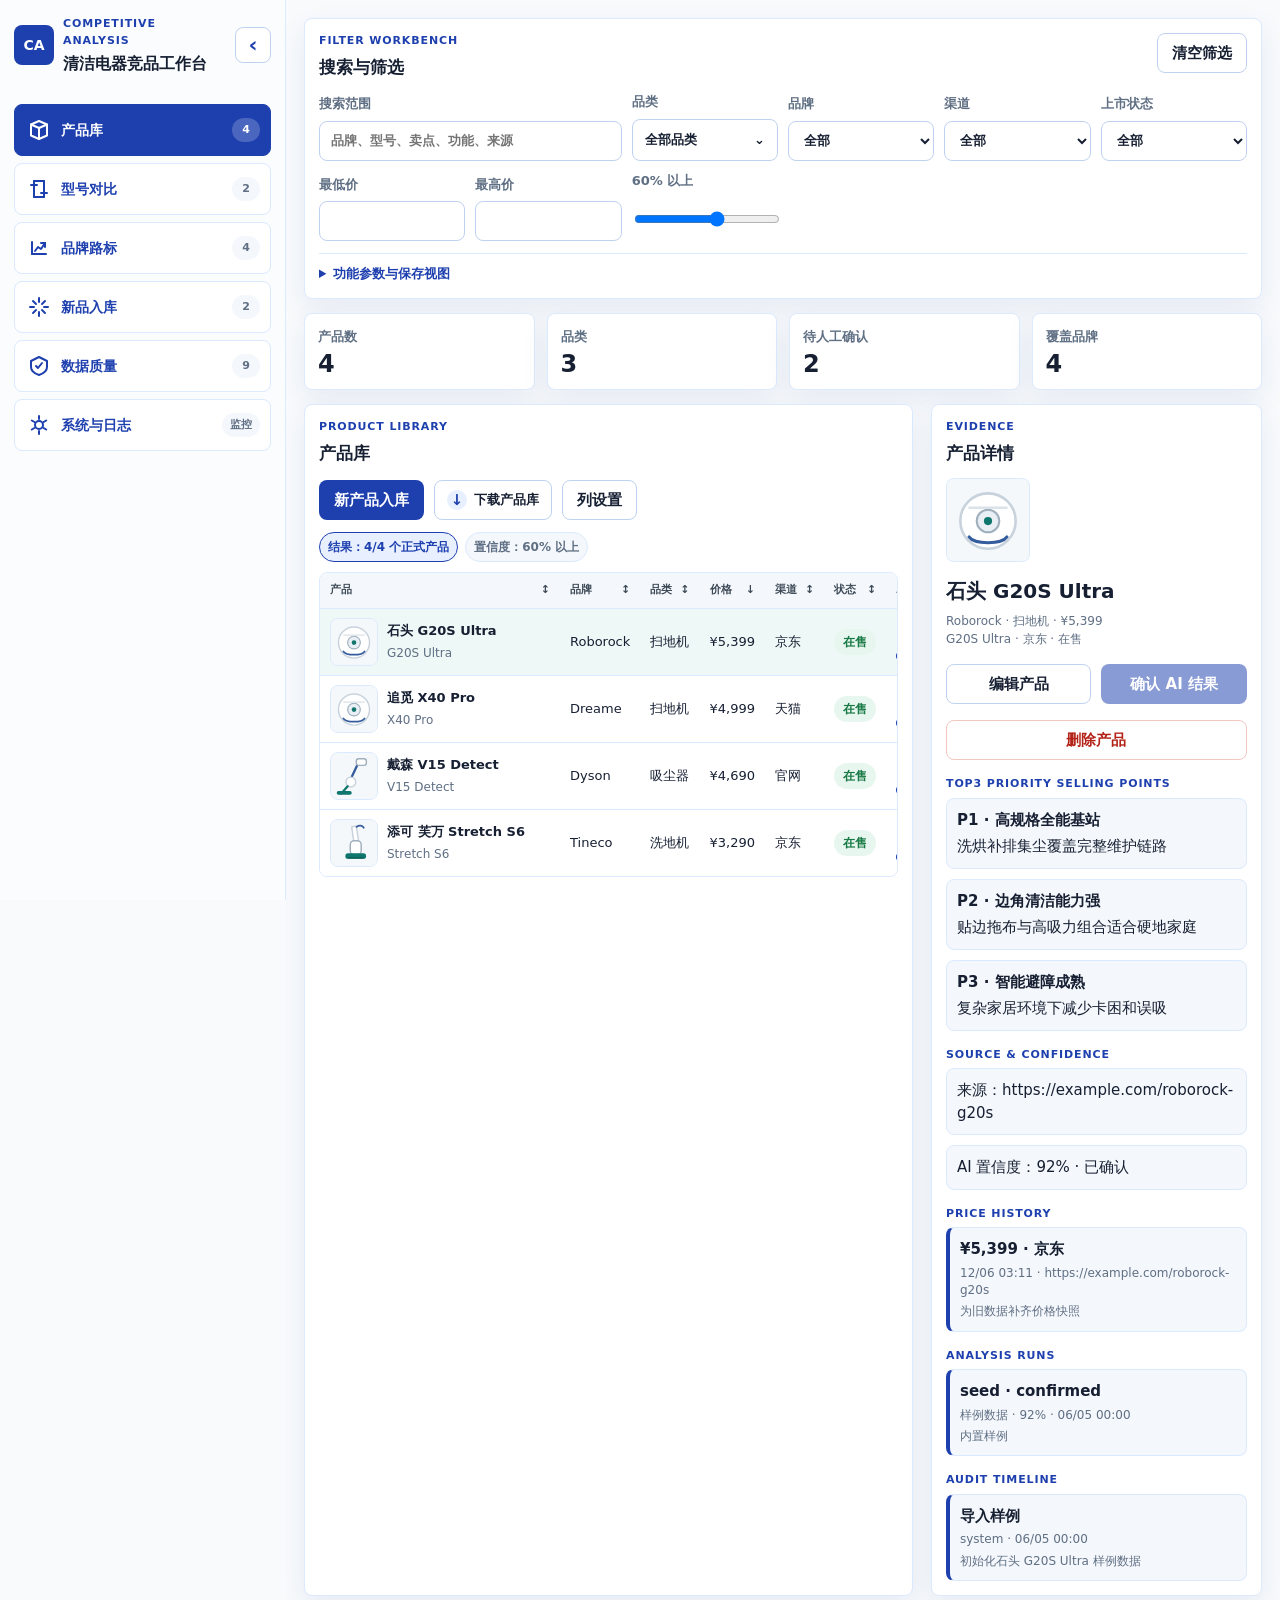
==== commit bd890df7: "Improve intake review workflow" ====
--- a/index.html
+++ b/index.html
@@ -52,11 +52,11 @@
             </span>
             <span class="nav-label">品牌路标</span><strong id="navRoadmapCount">0</strong>
           </button>
-          <button class="nav-chip" type="button" data-workspace="import" title="AI 解析与待确认" onclick="setActiveWorkspace('import'); return false;">
+          <button class="nav-chip" type="button" data-workspace="import" title="新品入库" onclick="setActiveWorkspace('import'); return false;">
             <span class="nav-icon" aria-hidden="true">
               <svg viewBox="0 0 24 24"><path d="M12 3v4" /><path d="M12 17v4" /><path d="M3 12h4" /><path d="M17 12h4" /><path d="m6 6 3 3" /><path d="m15 15 3 3" /><path d="m18 6-3 3" /><path d="m9 15-3 3" /></svg>
             </span>
-            <span class="nav-label">AI 解析</span><strong id="navReviewCount">0</strong>
+            <span class="nav-label">新品入库</span><strong id="navReviewCount">0</strong>
           </button>
           <button class="nav-chip" type="button" data-workspace="quality" title="数据质量" onclick="setActiveWorkspace('quality'); return false;">
             <span class="nav-icon" aria-hidden="true">
@@ -163,7 +163,7 @@
             <strong id="metricProducts">0</strong>
           </article>
           <article class="metric-card">
-            <span>平均价格</span>
+            <span>品类</span>
             <strong id="metricAvgPrice">-</strong>
           </article>
           <article class="metric-card">
@@ -194,8 +194,8 @@
         <section class="panel import-panel workspace-page" data-workspace-page="import" id="importPanel" aria-labelledby="importTitle" hidden aria-hidden="true">
           <div class="panel-header">
             <div>
-              <p class="eyebrow">AI ingestion</p>
-              <h2 id="importTitle">详情页抓取与图片理解</h2>
+              <p class="eyebrow">New product intake</p>
+              <h2 id="importTitle">新品入库</h2>
             </div>
             <div class="panel-actions">
               <button class="secondary-button" type="button" id="createProduct">
@@ -217,10 +217,7 @@
                 />
               </label>
               <button class="secondary-button" type="button" id="fetchSourceMetadata">
-                抓取并分析
-              </button>
-              <button class="secondary-button" type="button" id="startBrowserFetch">
-                打开浏览器获取
+                获取详情页信息
               </button>
             </div>
             <label>
@@ -239,7 +236,7 @@
           </div>
           <div class="panel-actions">
             <p id="analysisStatus" class="status-text" role="status" aria-live="polite">
-              AI 会输出结构化参数、Top3 卖点和置信度。
+              URL 获取会读取页面标题、价格候选、图片候选和详情文字；截图/长图上传用于视觉识别。
             </p>
             <button class="secondary-button" type="button" id="retryAnalysis" hidden>
               重新分析
@@ -263,11 +260,34 @@
               <p class="eyebrow">Review queue</p>
               <h2 id="reviewTitle">待确认队列</h2>
             </div>
-            <button class="secondary-button" type="button" id="confirmAllReviews">
-              全部确认
-            </button>
+            <div class="review-header-actions">
+              <button class="secondary-button" type="button" id="confirmAllReviews">
+                全部确认
+              </button>
+              <button class="secondary-button" type="button" id="selectAllReviews">
+                全选
+              </button>
+              <button class="primary-button" type="button" id="confirmSelectedReviews" disabled>
+                确认所选
+              </button>
+              <button class="secondary-button danger-button" type="button" id="deleteSelectedReviews" disabled>
+                删除所选
+              </button>
+            </div>
           </div>
           <div id="reviewQueue" class="review-queue"></div>
+        </section>
+
+        <section class="panel review-detail-panel workspace-page" data-workspace-page="import" aria-labelledby="reviewDetailTitle" hidden aria-hidden="true">
+          <div class="panel-header">
+            <div>
+              <p class="eyebrow">Confirm intake</p>
+              <h2 id="reviewDetailTitle">确认或调整信息</h2>
+            </div>
+          </div>
+          <div id="reviewProductDetail" class="detail-empty">
+            选择待确认产品后，可在这里调整信息并确认加入产品库。
+          </div>
         </section>
 
 
@@ -360,6 +380,9 @@
                 <h2 id="productsTitle">产品库</h2>
               </div>
               <div class="panel-actions">
+                <button class="primary-button" type="button" id="openImportFromProducts" title="进入新品入库">
+                  新产品入库
+                </button>
                 <button class="icon-text-button" type="button" id="exportExcel" title="下载产品库所有信息">
                   <span aria-hidden="true">↓</span>
                   下载产品库
--- a/styles.css
+++ b/styles.css
@@ -897,13 +897,25 @@
 
 .review-item {
   display: grid;
-  grid-template-columns: 52px minmax(0, 1fr) auto;
+  grid-template-columns: 28px 52px minmax(0, 1fr) auto;
   gap: 12px;
   align-items: start;
   border: 1px solid var(--line);
   border-radius: var(--radius);
   background: var(--surface-muted);
   padding: 12px;
+}
+
+.review-select {
+  display: grid;
+  place-items: center;
+  min-height: 52px;
+}
+
+.review-select input {
+  width: 18px;
+  height: 18px;
+  accent-color: var(--primary);
 }
 
 .review-item.is-highlighted {
@@ -975,12 +987,17 @@
 
 .review-actions {
   display: flex;
+  flex-wrap: wrap;
   gap: 8px;
   align-self: center;
 }
 
+.review-actions button {
+  min-width: 72px;
+}
+
 .sidebar-panel .review-item {
-  grid-template-columns: 42px minmax(0, 1fr);
+  grid-template-columns: 28px 42px minmax(0, 1fr);
   gap: 10px;
 }
 
@@ -1536,6 +1553,26 @@
   color: var(--primary);
 }
 
+.intake-confirm-bar {
+  display: flex;
+  align-items: center;
+  justify-content: space-between;
+  gap: 12px;
+  border: 1px solid var(--line);
+  border-radius: var(--radius);
+  background: var(--surface-muted);
+  padding: 10px;
+  margin-bottom: 10px;
+}
+
+.intake-confirm-bar p {
+  margin: 4px 0 0;
+}
+
+.intake-detail-card .review-field-tags {
+  margin-bottom: 12px;
+}
+
 .selling-list,
 .source-list,
 .module-list,
@@ -2082,9 +2119,12 @@
   }
 
   .workspace-grid,
-  .ops-grid,
+  .ops-grid {
+    grid-template-columns: 1fr;
+  }
+
   .metrics-grid {
-    grid-template-columns: 1fr;
+    grid-template-columns: repeat(2, minmax(0, 1fr));
   }
 
   .quality-panel,
@@ -2108,6 +2148,10 @@
   .main-area,
   .sidebar {
     padding: 16px;
+  }
+
+  .main-area {
+    padding-top: 12px;
   }
 
   .sidebar,
@@ -2120,15 +2164,55 @@
   .advanced-filter-grid,
   .analysis-steps,
   .topbar,
-  .panel-actions,
   .review-item {
     grid-template-columns: 1fr;
     display: grid;
   }
 
+  .panel-header {
+    display: grid;
+    grid-template-columns: minmax(0, 1fr);
+    align-items: start;
+    gap: 10px;
+  }
+
+  .panel-header > div:first-child {
+    min-width: 0;
+  }
+
+  .panel-header .eyebrow {
+    overflow-wrap: anywhere;
+  }
+
+  .panel-actions {
+    display: grid;
+    width: 100%;
+    grid-template-columns: repeat(2, minmax(0, 1fr));
+    justify-content: stretch;
+    gap: 8px;
+  }
+
+  .panel-actions > * {
+    width: 100%;
+    min-width: 0;
+  }
+
+  .products-panel > .panel-header .panel-actions {
+    grid-template-columns: repeat(2, minmax(0, 1fr));
+  }
+
+  .products-panel > .panel-header .panel-actions > :first-child {
+    grid-column: 1 / -1;
+  }
+
   .review-actions {
     display: grid;
-    grid-template-columns: 1fr 1fr;
+    grid-template-columns: repeat(auto-fit, minmax(112px, 1fr));
+  }
+
+  .intake-confirm-bar {
+    display: grid;
+    grid-template-columns: 1fr;
   }
 
   .field-review-list li {
@@ -2144,8 +2228,38 @@
     grid-template-columns: 1fr;
   }
 
+  .sidebar {
+    display: block;
+    padding-bottom: 10px;
+  }
+
+  .brand-block {
+    padding-bottom: 10px;
+  }
+
   .sidebar-nav {
-    grid-template-columns: 1fr;
+    display: flex;
+    grid-template-columns: none;
+    gap: 8px;
+    overflow-x: auto;
+    overscroll-behavior-x: contain;
+    padding: 0 0 6px;
+    margin-inline: -2px;
+    scroll-snap-type: x proximity;
+  }
+
+  .sidebar-nav .nav-chip,
+  .app-shell.is-sidebar-collapsed .sidebar-nav .nav-chip {
+    flex: 0 0 auto;
+    min-width: 128px;
+    min-height: 44px;
+    justify-content: space-between;
+    padding: 0 10px;
+    scroll-snap-align: start;
+  }
+
+  .sidebar-nav .nav-chip strong {
+    min-width: 32px;
   }
 
   .sidebar-panel .review-item,
@@ -2167,3 +2281,27 @@
     min-width: calc(70px + var(--roadmap-lanes) * 220px);
   }
 }
+
+@media (max-width: 520px) {
+  .main-area,
+  .sidebar {
+    padding-left: 12px;
+    padding-right: 12px;
+  }
+
+  .products-panel > .panel-header {
+    gap: 8px;
+  }
+
+  .products-panel > .panel-header .panel-actions {
+    grid-template-columns: repeat(2, minmax(0, 1fr));
+  }
+
+  .products-panel > .panel-header .panel-actions .primary-button {
+    grid-column: 1 / -1;
+  }
+
+  .products-panel > .panel-header .panel-actions button {
+    padding-inline: 10px;
+  }
+}
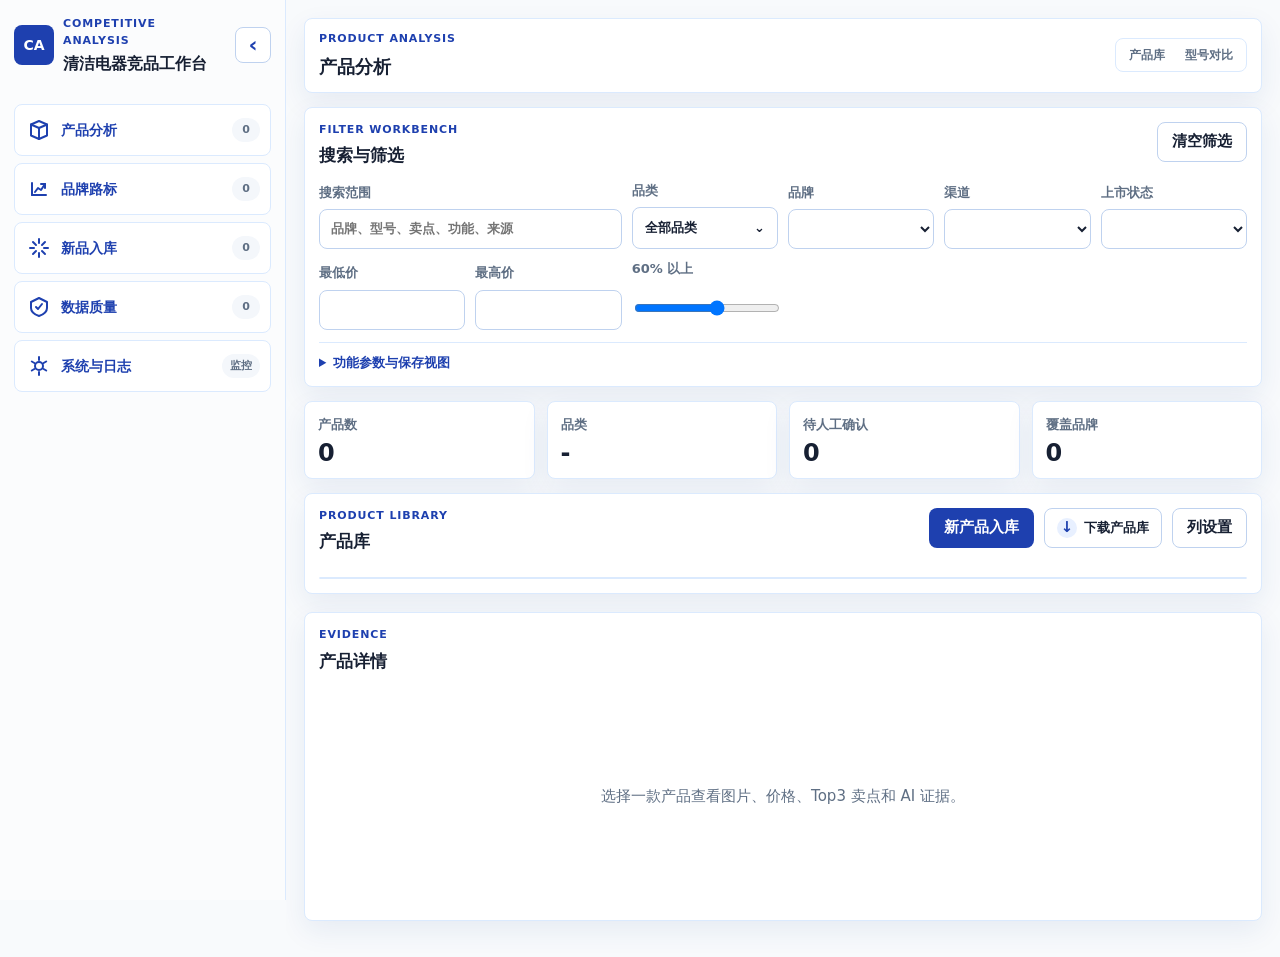
==== commit b367c7b5: "Refine product analysis workspace and browser fetch" ====
--- a/index.html
+++ b/index.html
@@ -34,17 +34,11 @@
         </div>
 
         <nav class="workspace-nav sidebar-nav" aria-label="工作区切换">
-          <button class="nav-chip" type="button" data-workspace="products" title="产品库" onclick="setActiveWorkspace('products'); return false;">
+          <button class="nav-chip" type="button" data-workspace="products" title="产品分析" onclick="setActiveWorkspace('products'); return false;">
             <span class="nav-icon" aria-hidden="true">
               <svg viewBox="0 0 24 24"><path d="M4 6.5 12 3l8 3.5v11L12 21l-8-3.5z" /><path d="M4 6.5 12 10l8-3.5" /><path d="M12 10v11" /></svg>
             </span>
-            <span class="nav-label">产品库</span><strong id="navProductsCount">0</strong>
-          </button>
-          <button class="nav-chip" type="button" data-workspace="compare" title="型号对比" onclick="setActiveWorkspace('compare'); return false;">
-            <span class="nav-icon" aria-hidden="true">
-              <svg viewBox="0 0 24 24"><path d="M7 4h10" /><path d="M7 20h10" /><path d="M7 4v16" /><path d="M17 4v16" /><path d="M4 8h6" /><path d="M14 16h6" /></svg>
-            </span>
-            <span class="nav-label">型号对比</span><strong id="navCompareCount">0</strong>
+            <span class="nav-label">产品分析</span><strong id="navProductsCount">0</strong>
           </button>
           <button class="nav-chip" type="button" data-workspace="roadmap" title="品牌路标" onclick="setActiveWorkspace('roadmap'); return false;">
             <span class="nav-icon" aria-hidden="true">
@@ -74,6 +68,17 @@
       </aside>
 
       <main class="main-area">
+        <section class="analysis-switcher" data-analysis-tabs aria-label="产品分析视图">
+          <div>
+            <p class="eyebrow">Product analysis</p>
+            <h2>产品分析</h2>
+          </div>
+          <div class="segmented-control" role="tablist" aria-label="产品分析子视图">
+            <button class="segment-button" type="button" data-analysis-tab="products" onclick="setActiveWorkspace('products'); return false;">产品库</button>
+            <button class="segment-button" type="button" data-analysis-tab="compare" onclick="setActiveWorkspace('compare'); return false;">型号对比</button>
+          </div>
+        </section>
+
         <section class="panel filter-workbench workspace-page is-active" data-workspace-page="products" aria-labelledby="filterWorkbenchTitle">
           <div class="panel-header">
             <div>
--- a/styles.css
+++ b/styles.css
@@ -316,6 +316,24 @@
   display: block;
 }
 
+.analysis-switcher {
+  display: flex;
+  align-items: center;
+  justify-content: space-between;
+  gap: 12px;
+  margin-bottom: 14px;
+  border: 1px solid var(--line);
+  border-radius: var(--radius);
+  background: var(--surface);
+  padding: 12px 14px;
+  box-shadow: var(--shadow);
+}
+
+.analysis-switcher h2 {
+  margin: 2px 0 0;
+  font-size: 18px;
+}
+
 .topbar {
   flex-wrap: wrap;
   align-items: flex-start;
@@ -996,6 +1014,18 @@
   min-width: 72px;
 }
 
+.review-header-actions {
+  display: flex;
+  flex-wrap: wrap;
+  justify-content: flex-end;
+  gap: 8px;
+  min-width: min(100%, 520px);
+}
+
+.review-header-actions button {
+  min-width: 96px;
+}
+
 .sidebar-panel .review-item {
   grid-template-columns: 28px 42px minmax(0, 1fr);
   gap: 10px;
@@ -1238,7 +1268,7 @@
 
 .workspace-grid {
   display: grid;
-  grid-template-columns: minmax(0, 1.62fr) minmax(320px, 0.88fr);
+  grid-template-columns: minmax(0, 1fr);
   min-width: 0;
   max-width: 100%;
   gap: 18px;
@@ -1553,22 +1583,6 @@
   color: var(--primary);
 }
 
-.intake-confirm-bar {
-  display: flex;
-  align-items: center;
-  justify-content: space-between;
-  gap: 12px;
-  border: 1px solid var(--line);
-  border-radius: var(--radius);
-  background: var(--surface-muted);
-  padding: 10px;
-  margin-bottom: 10px;
-}
-
-.intake-confirm-bar p {
-  margin: 4px 0 0;
-}
-
 .intake-detail-card .review-field-tags {
   margin-bottom: 12px;
 }
@@ -1940,6 +1954,7 @@
 
 .roadmap-lane {
   position: relative;
+  min-width: var(--period-width, 248px);
   min-height: var(--roadmap-height, 420px);
   border-right: 1px solid var(--line);
   background:
@@ -1974,7 +1989,7 @@
 .roadmap-card {
   position: absolute;
   top: var(--roadmap-y);
-  left: max(10px, calc(50% - 100px + var(--roadmap-x)));
+  left: calc(12px + var(--roadmap-x));
   z-index: 1;
   width: 200px;
   border: 1px solid var(--brand-line, var(--line));
@@ -2176,6 +2191,19 @@
     gap: 10px;
   }
 
+  .analysis-switcher {
+    display: grid;
+    grid-template-columns: minmax(0, 1fr);
+  }
+
+  .analysis-switcher .segmented-control {
+    width: 100%;
+  }
+
+  .analysis-switcher .segment-button {
+    flex: 1 1 0;
+  }
+
   .panel-header > div:first-child {
     min-width: 0;
   }
@@ -2210,9 +2238,11 @@
     grid-template-columns: repeat(auto-fit, minmax(112px, 1fr));
   }
 
-  .intake-confirm-bar {
+  .review-header-actions {
     display: grid;
-    grid-template-columns: 1fr;
+    width: 100%;
+    min-width: 0;
+    grid-template-columns: repeat(2, minmax(0, 1fr));
   }
 
   .field-review-list li {
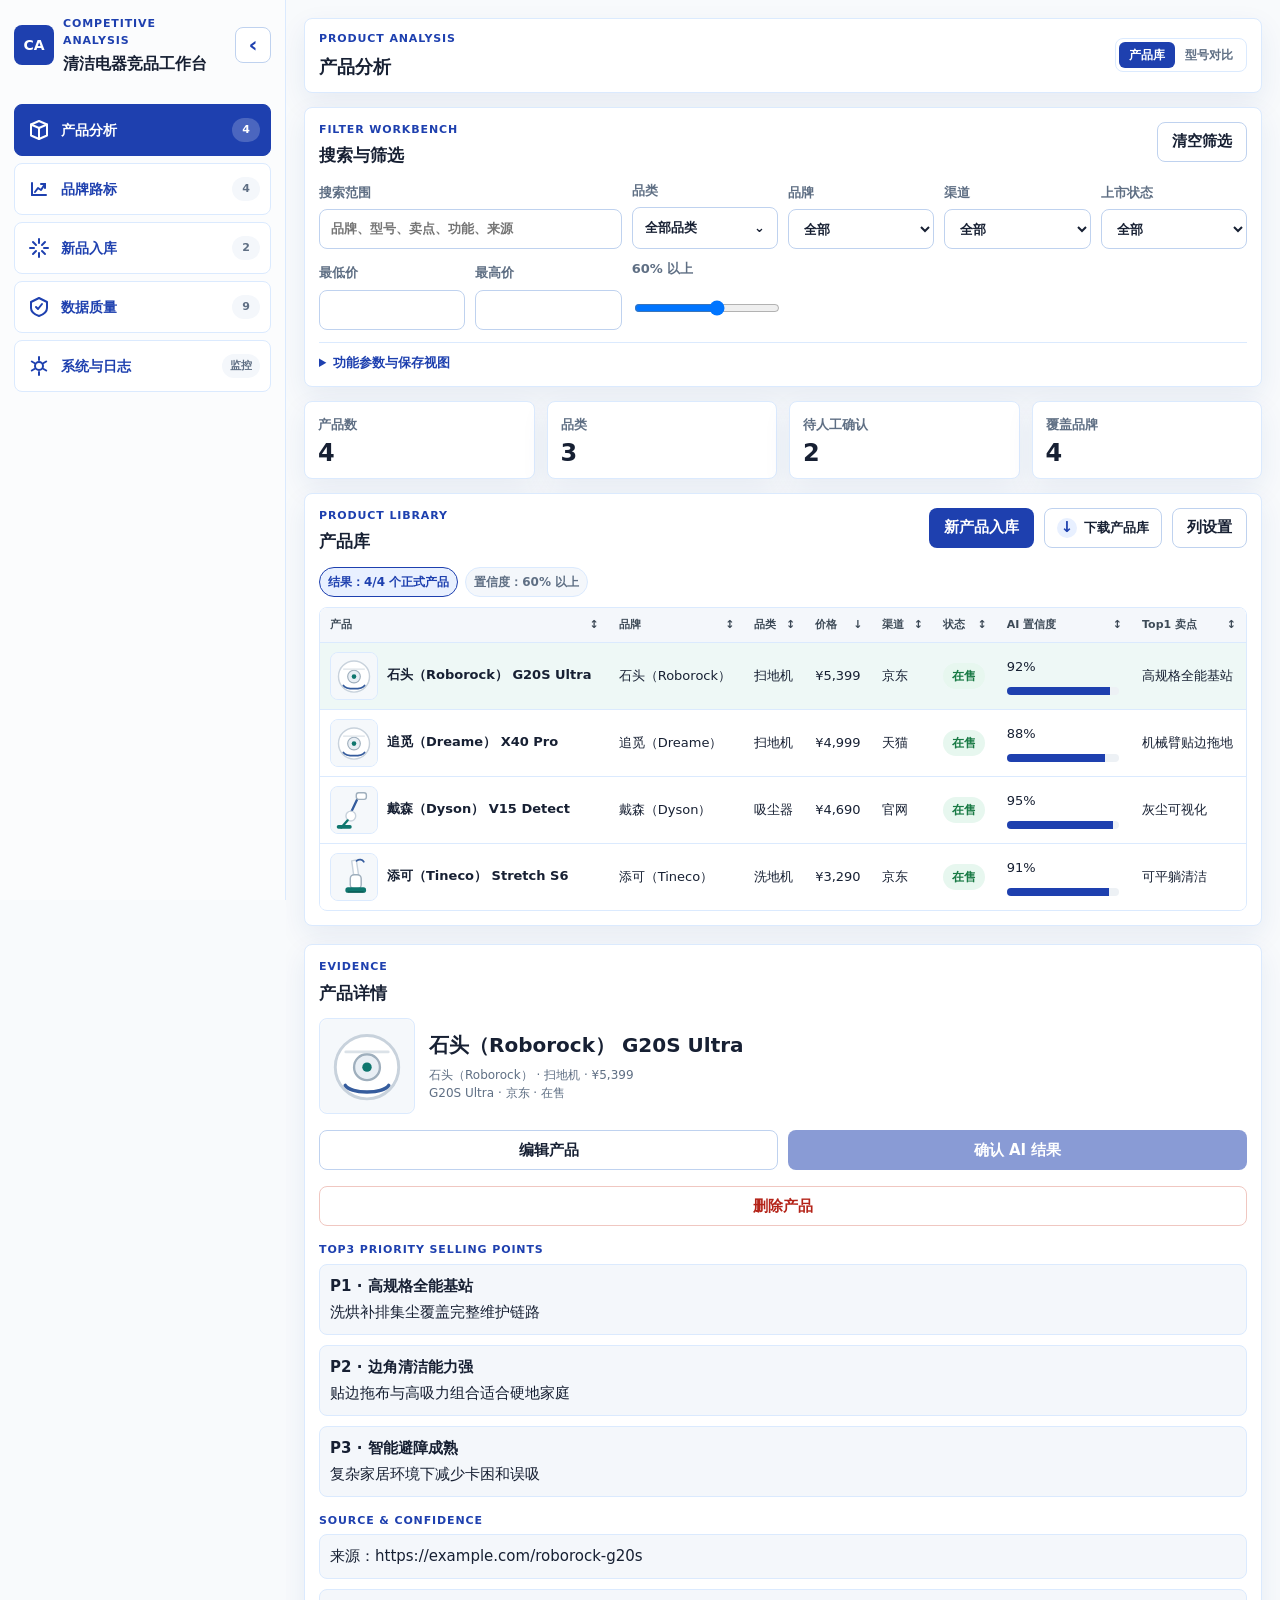
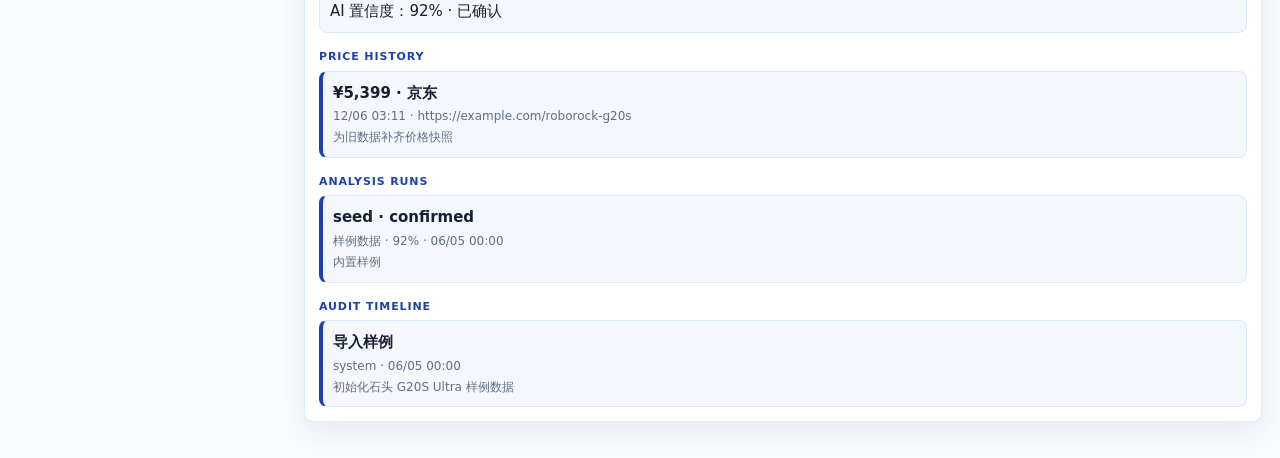
==== commit 02217114: "Refine custom field library and AI evidence readiness" ====
--- a/index.html
+++ b/index.html
@@ -492,10 +492,11 @@
               </div>
               <div id="compareFieldPicker" class="compare-field-picker"></div>
               <details class="module-manager">
-                <summary>模块与字段管理</summary>
+                <summary>编辑字段库</summary>
+                <p class="module-manager-note">把对比项按业务主题分组。新增后会出现在上方“对比字段”里，也会出现在产品编辑表单里。</p>
                 <div class="module-form">
-                  <input id="moduleName" type="text" placeholder="模块名，例如 基站能力" />
-                  <input id="fieldName" type="text" placeholder="字段名，例如 热水洗拖布" />
+                  <input id="moduleName" type="text" placeholder="分组，例如 基站能力" />
+                  <input id="fieldName" type="text" placeholder="对比项，例如 热水洗拖布" />
                   <select id="fieldType">
                     <option value="text">文本</option>
                     <option value="number">数字</option>
@@ -504,7 +505,7 @@
                     <option value="price">价格</option>
                     <option value="image">图片</option>
                   </select>
-                  <input id="fieldOptions" type="text" placeholder="枚举选项，例如 有/无、基础/旗舰" />
+                  <input id="fieldOptions" type="text" placeholder="仅枚举需要：基础/进阶/旗舰" />
                   <button class="primary-button" type="button" id="addField">
                     添加字段
                   </button>
--- a/styles.css
+++ b/styles.css
@@ -1765,6 +1765,13 @@
   font-weight: 900;
 }
 
+.module-manager-note {
+  margin: 8px 0 10px;
+  color: var(--muted);
+  font-size: 12px;
+  line-height: 1.5;
+}
+
 .comparison-summary {
   min-height: 58px;
   margin-bottom: 12px;
@@ -1784,6 +1791,34 @@
   background: #fff9ec;
 }
 
+.compare-module-cell {
+  vertical-align: middle;
+  font-weight: 900;
+  color: var(--primary-strong);
+  background: #eef5ff;
+}
+
+.compare-strong-cell {
+  position: relative;
+  border-left: 3px solid var(--success);
+  background: #e8f8f0;
+  color: #123f2a;
+  font-weight: 900;
+}
+
+.compare-strong-cell::after {
+  content: "优势";
+  display: inline-flex;
+  align-items: center;
+  margin-left: 8px;
+  border-radius: 999px;
+  background: #c9f0dc;
+  color: #12623d;
+  padding: 1px 6px;
+  font-size: 11px;
+  font-weight: 900;
+}
+
 .module-form {
   display: grid;
   grid-template-columns: repeat(auto-fit, minmax(150px, 1fr));
@@ -1792,51 +1827,91 @@
 }
 
 .module-item {
-  display: flex;
-  align-items: center;
-  justify-content: space-between;
+  display: grid;
   gap: 10px;
-}
-
-.module-main {
-  display: grid;
-  min-width: 0;
-  gap: 8px;
+  border: 1px solid var(--line);
+  border-radius: var(--radius);
+  background: #f8fbff;
+  padding: 10px;
 }
 
 .module-title-row {
   display: flex;
   align-items: center;
+  justify-content: space-between;
   gap: 8px;
 }
 
-.module-sort-actions {
-  display: inline-flex;
-  gap: 4px;
-}
-
-.module-fields {
+.module-title-row small {
+  display: block;
+  margin-top: 2px;
+  color: var(--muted);
+  font-size: 12px;
+  font-weight: 750;
+}
+
+.module-row-actions {
   display: flex;
   flex-wrap: wrap;
-  gap: 7px;
-}
-
-.field-pill {
-  display: inline-flex;
-  min-height: 32px;
-  align-items: center;
+  justify-content: flex-end;
   gap: 6px;
+}
+
+.module-row-actions button {
+  min-height: 30px;
+  padding: 0 8px;
+  font-size: 12px;
+}
+
+.module-field-table {
+  display: grid;
   border: 1px solid var(--line);
   border-radius: var(--radius);
   background: #fff;
-  padding: 4px 5px 4px 9px;
-  color: var(--muted);
+  overflow-x: auto;
+}
+
+.module-field-row {
+  display: grid;
+  grid-template-columns: minmax(120px, 1.1fr) 82px minmax(120px, 1fr) minmax(220px, 1.4fr);
+  align-items: center;
+  gap: 8px;
+  min-width: 560px;
+  border-bottom: 1px solid var(--line);
+  padding: 8px;
   font-size: 12px;
+}
+
+.module-field-row:last-child {
+  border-bottom: 0;
+}
+
+.module-field-row.is-header {
+  background: #eef5ff;
+  color: var(--muted);
+  font-size: 11px;
+  font-weight: 900;
+  letter-spacing: 0.04em;
+  text-transform: uppercase;
+}
+
+.module-field-row strong {
+  color: var(--text);
+}
+
+.module-field-row span {
+  min-width: 0;
+}
+
+.module-field-empty {
+  padding: 12px;
+  color: var(--muted);
+  font-size: 13px;
   font-weight: 750;
 }
 
 .module-item button {
-  min-height: 34px;
+  min-height: 30px;
 }
 
 .small-icon-button {
@@ -2238,6 +2313,19 @@
     grid-template-columns: repeat(auto-fit, minmax(112px, 1fr));
   }
 
+  .module-title-row {
+    display: grid;
+    grid-template-columns: 1fr;
+  }
+
+  .module-row-actions {
+    justify-content: stretch;
+  }
+
+  .module-row-actions button {
+    flex: 1 1 96px;
+  }
+
   .review-header-actions {
     display: grid;
     width: 100%;
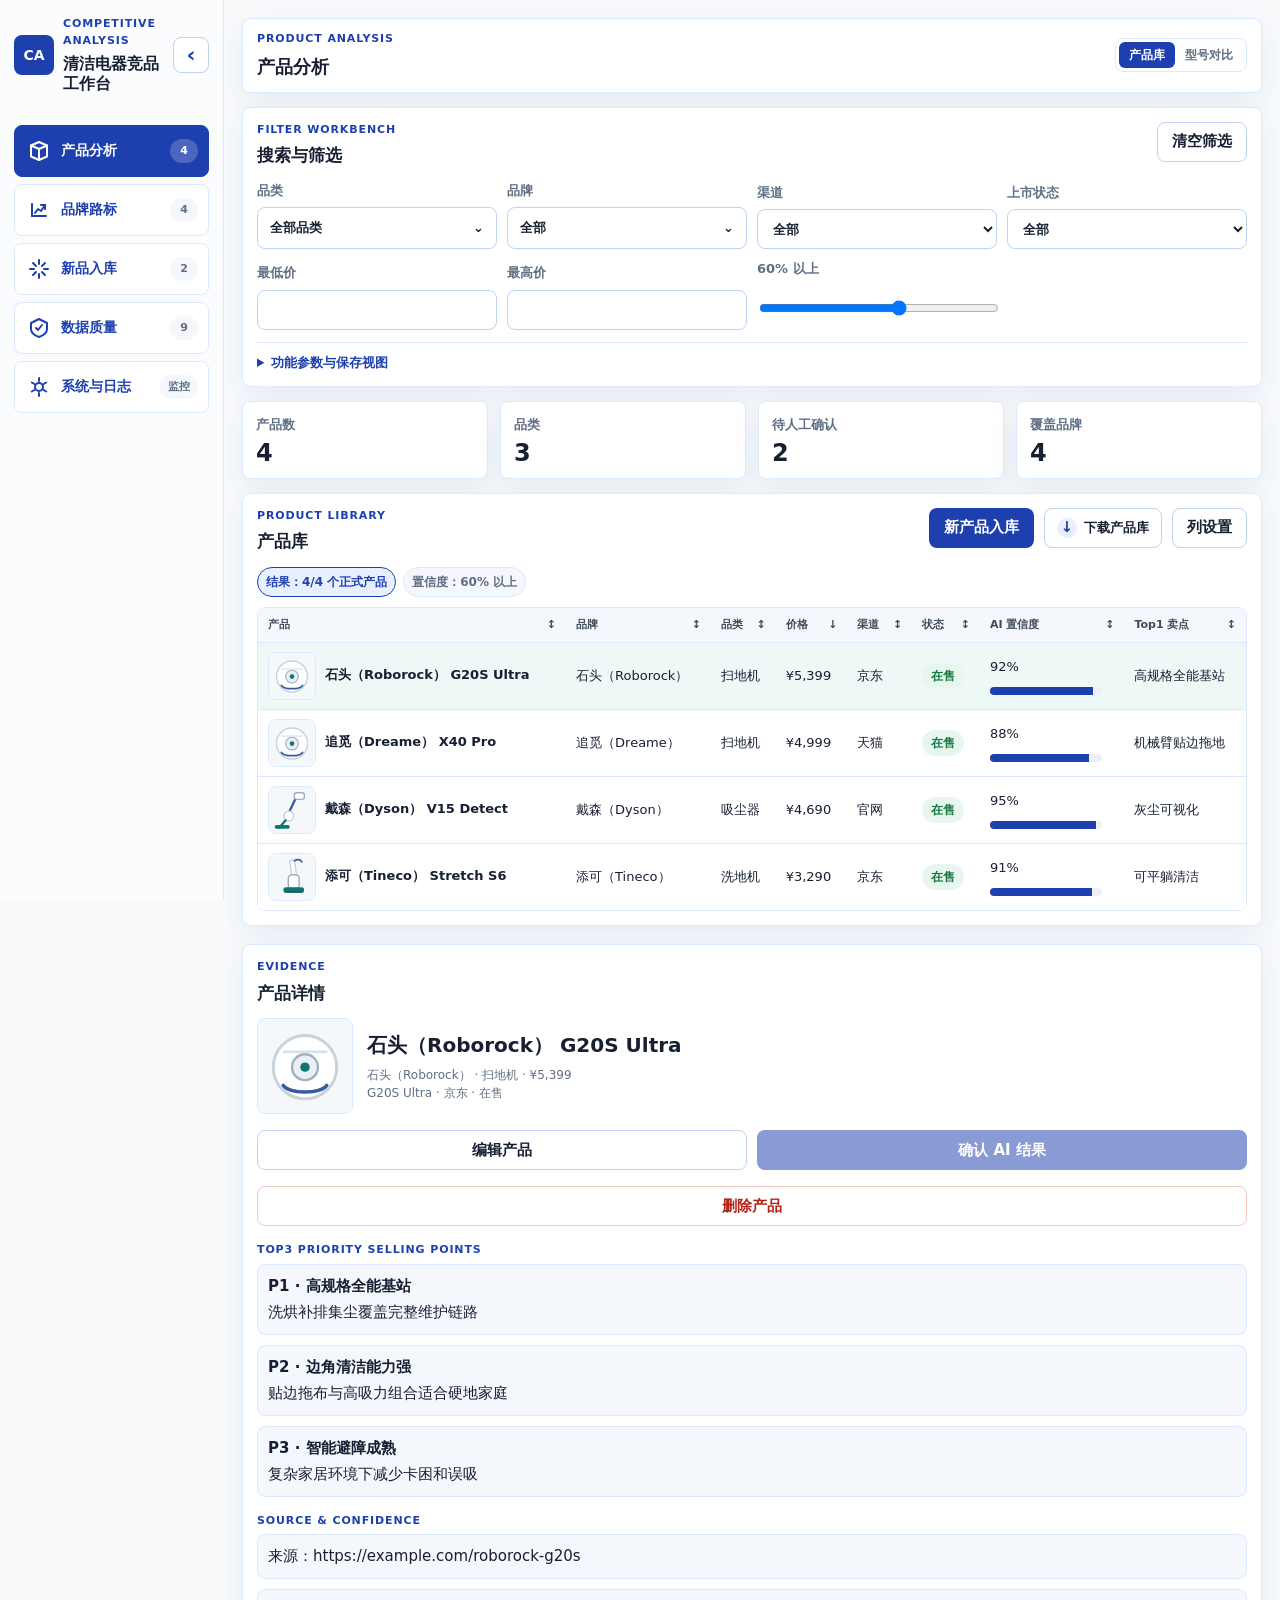
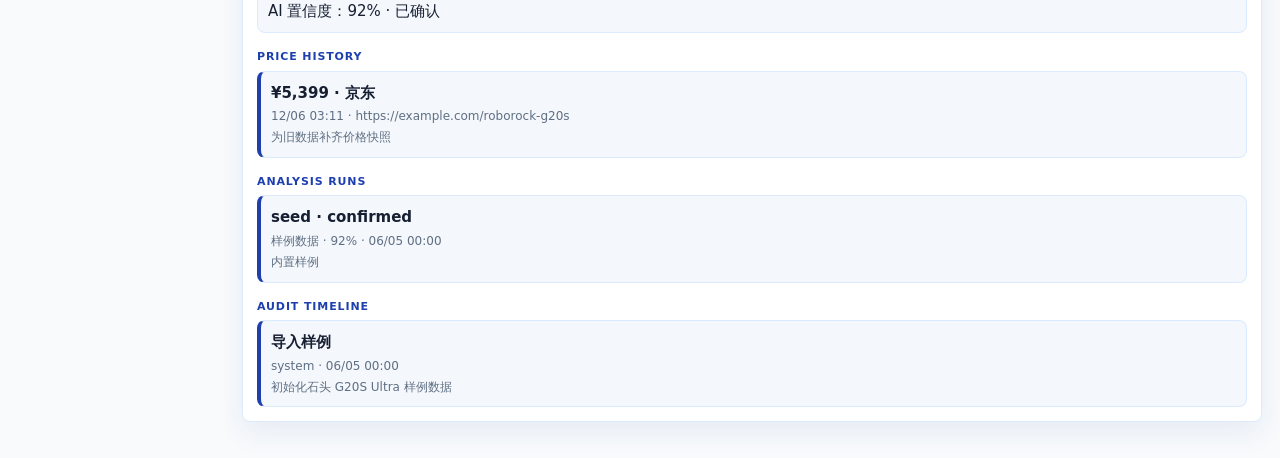
==== commit 3d135d43: "Refine filter controls and review image selection" ====
--- a/index.html
+++ b/index.html
@@ -90,10 +90,6 @@
             </button>
           </div>
           <div class="filter-toolbar">
-            <label class="filter-search">
-              搜索范围
-              <input id="keywordSearch" type="search" placeholder="品牌、型号、卖点、功能、来源" />
-            </label>
             <label>
               品类
               <div class="multi-select" id="categoryFilterDropdown">
@@ -107,12 +103,30 @@
                   <span id="categoryFilterLabel">全部品类</span>
                   <span aria-hidden="true">⌄</span>
                 </button>
-                <div class="multi-select-menu" id="categoryFilters"></div>
+                <div class="multi-select-menu" id="categoryFilters">
+                  <input id="categoryFilterSearch" class="select-search-input" type="search" placeholder="搜索品类" aria-label="搜索品类" />
+                  <div id="categoryFilterOptions" class="multi-select-options"></div>
+                </div>
               </div>
             </label>
             <label>
               品牌
-              <select id="brandFilter"></select>
+              <div class="multi-select single-select" id="brandFilterDropdown">
+                <button
+                  class="multi-select-toggle"
+                  type="button"
+                  id="brandFilterToggle"
+                  aria-expanded="false"
+                  aria-controls="brandFilters"
+                >
+                  <span id="brandFilterLabel">全部品牌</span>
+                  <span aria-hidden="true">⌄</span>
+                </button>
+                <div class="multi-select-menu" id="brandFilters">
+                  <input id="brandFilterSearch" class="select-search-input" type="search" placeholder="搜索品牌" aria-label="搜索品牌" />
+                  <div id="brandFilterOptions" class="multi-select-options"></div>
+                </div>
+              </div>
             </label>
             <label>
               渠道
--- a/styles.css
+++ b/styles.css
@@ -16,7 +16,7 @@
   --success: #197a45;
   --shadow: 0 10px 28px rgba(30, 58, 138, 0.08);
   --radius: 8px;
-  --sidebar: 286px;
+  --sidebar: 224px;
   --sidebar-collapsed: 72px;
 }
 
@@ -81,19 +81,25 @@
 }
 
 .sidebar {
-  position: sticky;
+  position: fixed;
   top: 0;
+  left: 0;
+  bottom: 0;
+  align-self: start;
   display: grid;
   grid-template-rows: auto minmax(0, 1fr);
+  width: var(--sidebar);
   gap: 14px;
   height: 100vh;
   overflow-y: auto;
+  overscroll-behavior: contain;
   border-right: 1px solid var(--line);
   background: #fbfcfd;
   padding: 16px 14px;
 }
 
 .app-shell.is-sidebar-collapsed .sidebar {
+  width: var(--sidebar-collapsed);
   padding: 14px 10px;
 }
 
@@ -297,6 +303,7 @@
 }
 
 .main-area {
+  grid-column: 2;
   min-width: 0;
   width: 100%;
   max-width: 100%;
@@ -509,16 +516,41 @@
   gap: 4px;
 }
 
+.multi-select-options {
+  display: grid;
+  gap: 4px;
+}
+
+.select-search-input {
+  position: sticky;
+  top: 0;
+  z-index: 1;
+  min-height: 36px;
+  margin-bottom: 4px;
+  background: #fff;
+  font-size: 13px;
+}
+
 .multi-select-option {
   display: flex;
   min-height: 38px;
   align-items: center;
+  justify-content: flex-start;
   gap: 8px;
+  width: 100%;
+  border: 0;
   border-radius: 6px;
+  background: transparent;
   color: var(--text);
   padding: 6px 8px;
+  text-align: left;
   font-size: 13px;
   font-weight: 750;
+}
+
+.multi-select-option strong {
+  margin-left: auto;
+  color: var(--primary);
 }
 
 .multi-select-option:hover,
@@ -648,6 +680,10 @@
   align-items: end;
 }
 
+.filter-toolbar > label {
+  min-width: 0;
+}
+
 .filter-search {
   grid-column: span 2;
   min-width: 0;
@@ -1500,6 +1536,46 @@
   height: 96px;
 }
 
+.image-candidate-panel {
+  display: grid;
+  gap: 10px;
+  border: 1px solid var(--line);
+  border-radius: var(--radius);
+  background: var(--surface-muted);
+  padding: 10px;
+}
+
+.image-candidate-panel strong {
+  font-size: 13px;
+}
+
+.image-candidate-grid {
+  display: grid;
+  grid-template-columns: repeat(auto-fill, minmax(58px, 1fr));
+  gap: 8px;
+}
+
+.image-candidate {
+  display: grid;
+  min-height: 64px;
+  border: 1px solid var(--line);
+  border-radius: var(--radius);
+  background: #fff;
+  padding: 4px;
+  place-items: center;
+}
+
+.image-candidate.is-selected {
+  border-color: var(--primary);
+  box-shadow: 0 0 0 2px rgba(30, 64, 175, 0.12);
+}
+
+.image-candidate img {
+  width: 100%;
+  height: 54px;
+  object-fit: contain;
+}
+
 .detail-card h3 {
   margin: 0 0 6px;
   font-size: 20px;
@@ -1787,6 +1863,15 @@
   min-width: 640px;
 }
 
+.compare-product-head,
+.compare-field-head,
+.compare-module-head {
+  color: var(--text);
+  font-size: 15px;
+  font-weight: 950;
+  line-height: 1.25;
+}
+
 .diff-cell {
   background: #fff9ec;
 }
@@ -2155,13 +2240,19 @@
 
   .sidebar {
     position: static;
+    width: auto;
     height: auto;
     display: grid;
     grid-template-columns: repeat(2, minmax(0, 1fr));
     gap: 0 22px;
   }
 
+  .main-area {
+    grid-column: auto;
+  }
+
   .app-shell.is-sidebar-collapsed .sidebar {
+    width: auto;
     padding: 18px;
   }
 
@@ -2231,6 +2322,16 @@
   .sidebar-panel .review-actions {
     grid-column: auto;
     grid-template-columns: 1fr 1fr;
+  }
+}
+
+@media (max-width: 1280px) and (min-width: 1121px) {
+  .filter-toolbar {
+    grid-template-columns: repeat(4, minmax(0, 1fr));
+  }
+
+  .filter-search {
+    grid-column: span 2;
   }
 }
 
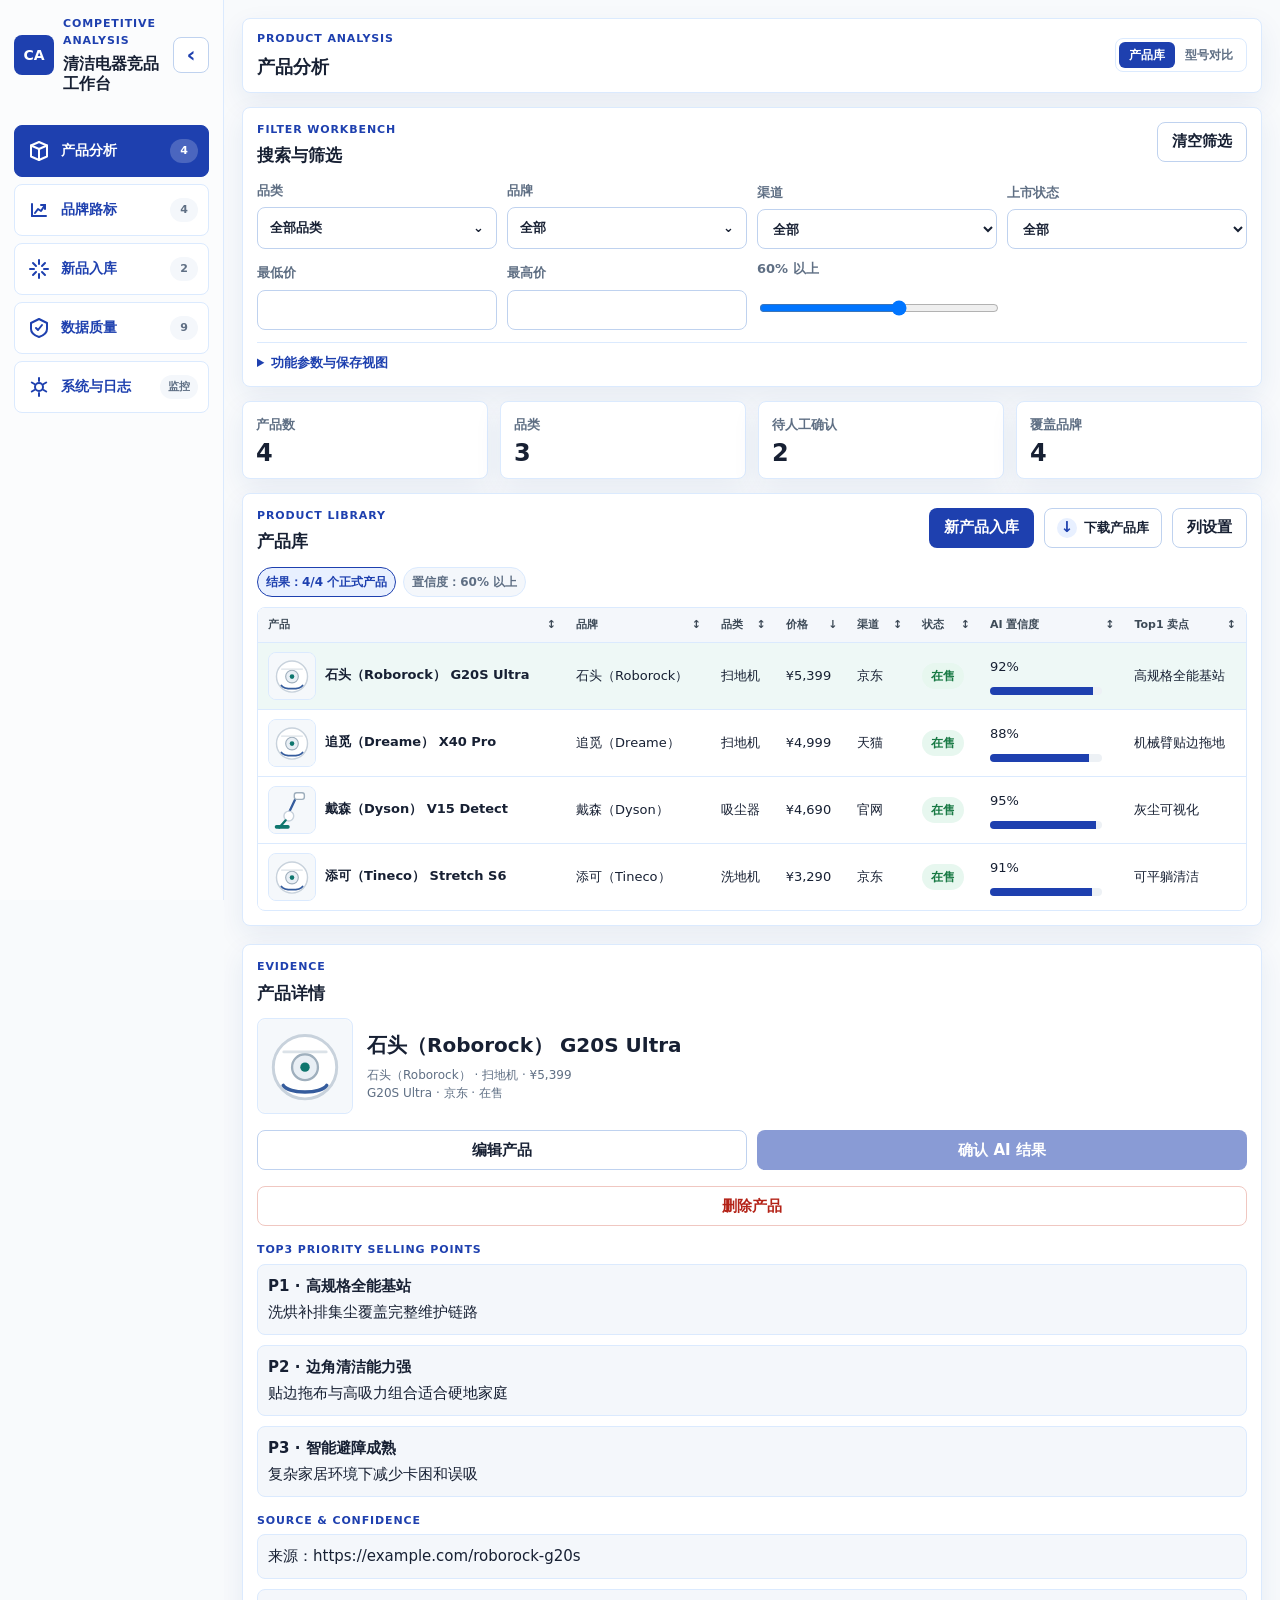
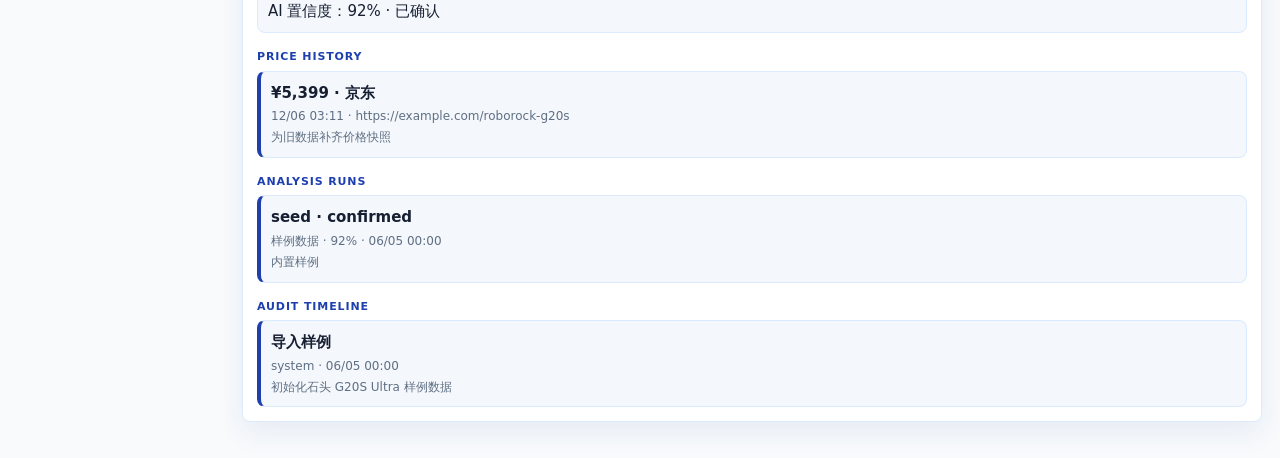
==== commit eb1ad570: "Add browser capture helper for manual AI evidence" ====
--- a/index.html
+++ b/index.html
@@ -243,6 +243,19 @@
               上传详情页长图、截图或 PDF
               <input id="sourceImage" type="file" accept="image/*,.pdf" multiple />
             </label>
+            <div id="manualCapturePanel" class="manual-capture-panel wide-field" hidden>
+              <strong>京东手动截图模式</strong>
+              <p>已改用 Chrome/Edge 打开链接。请手动进入真实商品详情页、选择 SKU，然后用截图助手提交到工作台。</p>
+              <div class="manual-capture-actions">
+                <button class="secondary-button" type="button" id="openExternalBrowser">
+                  打开普通浏览器
+                </button>
+                <button class="secondary-button" type="button" id="refreshManualCapture">
+                  刷新扩展截图
+                </button>
+                <span id="manualCaptureStatus">支持截图助手自动提交，也支持 Ctrl/⌘ + V 粘贴截图。</span>
+              </div>
+            </div>
             <div id="sourcePreview" class="source-preview wide-field" aria-live="polite"></div>
             <label class="wide-field">
               补充说明
@@ -271,6 +284,10 @@
             </button>
           </div>
           <ol id="analysisSteps" class="analysis-steps wide-field" aria-label="AI 分析进度"></ol>
+          <div id="analysisPlan" class="analysis-plan wide-field" aria-live="polite">
+            <strong>模型调用计划</strong>
+            <span>输入 URL、上传截图或填写说明后，系统会在开始分析前显示本次使用的模型链路。</span>
+          </div>
         </section>
 
         <section class="panel review-workspace workspace-page" data-workspace-page="import" aria-labelledby="reviewTitle" hidden aria-hidden="true">
@@ -492,7 +509,8 @@
             </div>
             <div id="compareStatus" class="compare-status"></div>
             <div id="comparePicker" class="compare-picker"></div>
-            <div class="compare-field-panel" aria-label="对比字段选择">
+            <details class="compare-field-panel" aria-label="对比字段选择" open>
+              <summary class="compare-field-summary">对比字段选择</summary>
               <div class="compare-field-header">
                 <strong>对比字段</strong>
                 <div class="panel-actions">
@@ -526,7 +544,7 @@
                 </div>
                 <div id="moduleList" class="module-list"></div>
               </details>
-            </div>
+            </details>
             <div class="comparison-summary" id="comparisonSummary">
               选择至少 2 个型号后生成竞争对标总结。
             </div>
--- a/styles.css
+++ b/styles.css
@@ -1023,6 +1023,47 @@
   font-weight: 800;
 }
 
+.review-evidence-facts {
+  display: flex;
+  flex-wrap: wrap;
+  gap: 5px;
+  color: var(--muted);
+  font-size: 11px;
+}
+
+.review-evidence-facts span {
+  border-radius: 6px;
+  background: #eef2f6;
+  padding: 3px 6px;
+  overflow-wrap: anywhere;
+}
+
+.review-next-actions {
+  display: grid;
+  gap: 5px;
+  margin-top: 4px;
+}
+
+.review-next-actions > strong {
+  color: var(--text);
+  font-size: 12px;
+}
+
+.review-next-actions > div {
+  display: flex;
+  flex-wrap: wrap;
+  gap: 5px;
+}
+
+.review-next-actions span {
+  border-radius: 999px;
+  background: #fff7e5;
+  color: var(--warning);
+  padding: 4px 8px;
+  font-size: 11px;
+  font-weight: 800;
+}
+
 .review-field-tags {
   display: flex;
   flex-wrap: wrap;
@@ -1169,6 +1210,34 @@
   padding: 6px 8px;
 }
 
+.manual-capture-panel {
+  border: 1px solid var(--border);
+  border-left: 4px solid var(--warning);
+  border-radius: 8px;
+  background: #fffaf0;
+  padding: 12px;
+}
+
+.manual-capture-panel strong {
+  display: block;
+  margin-bottom: 4px;
+}
+
+.manual-capture-panel p {
+  margin: 0 0 10px;
+  color: var(--muted);
+  line-height: 1.5;
+}
+
+.manual-capture-actions {
+  display: flex;
+  flex-wrap: wrap;
+  align-items: center;
+  gap: 8px;
+  color: var(--muted);
+  font-size: 12px;
+}
+
 .source-evidence {
   display: grid;
   gap: 8px;
@@ -1231,6 +1300,60 @@
 .status-text.is-progress {
   color: var(--primary);
   font-weight: 700;
+}
+
+.analysis-plan {
+  display: grid;
+  gap: 8px;
+  margin-top: 10px;
+  border: 1px solid var(--line);
+  border-radius: var(--radius);
+  background: var(--surface-muted);
+  padding: 10px;
+  color: var(--muted);
+  font-size: 12px;
+}
+
+.analysis-plan > div:first-child {
+  display: flex;
+  flex-wrap: wrap;
+  gap: 6px 10px;
+  align-items: center;
+}
+
+.analysis-plan strong {
+  color: var(--text);
+}
+
+.analysis-plan.is-warning {
+  border-color: #f0c36d;
+  background: #fffaf0;
+}
+
+.analysis-plan-items {
+  display: flex;
+  flex-wrap: wrap;
+  gap: 6px;
+}
+
+.analysis-plan-chip {
+  border: 1px solid var(--line);
+  border-radius: 999px;
+  background: #fff;
+  padding: 5px 8px;
+  font-weight: 750;
+}
+
+.analysis-plan-chip.is-ok {
+  border-color: #a7d9bd;
+  background: #effaf4;
+  color: var(--success);
+}
+
+.analysis-plan-chip.is-warning {
+  border-color: #f0c36d;
+  background: #fff7e6;
+  color: var(--warning);
 }
 
 .analysis-steps {
@@ -1735,6 +1858,17 @@
   padding: 10px;
 }
 
+.compare-field-summary {
+  cursor: pointer;
+  color: var(--primary-dark);
+  font-size: 14px;
+  font-weight: 900;
+}
+
+.compare-field-panel:not([open]) {
+  gap: 0;
+}
+
 .compare-field-header {
   display: flex;
   align-items: center;
@@ -1948,6 +2082,19 @@
   font-size: 12px;
 }
 
+.inline-edit {
+  display: flex;
+  flex-wrap: wrap;
+  align-items: center;
+  gap: 6px;
+}
+
+.inline-edit input {
+  min-width: 180px;
+  min-height: 34px;
+  padding: 0 10px;
+}
+
 .module-field-table {
   display: grid;
   border: 1px solid var(--line);
@@ -2061,8 +2208,8 @@
 
 .roadmap-chart {
   display: grid;
-  grid-template-columns: 88px minmax(calc(var(--roadmap-lanes) * 290px), 1fr);
-  min-width: calc(88px + var(--roadmap-lanes) * 290px);
+  grid-template-columns: 96px minmax(calc(var(--roadmap-lanes) * 360px), 1fr);
+  min-width: calc(96px + var(--roadmap-lanes) * 360px);
   width: max-content;
   max-width: none;
   border: 1px solid var(--line);
@@ -2109,12 +2256,12 @@
 
 .roadmap-lanes {
   display: grid;
-  grid-template-columns: repeat(var(--roadmap-lanes), minmax(280px, 1fr));
+  grid-template-columns: repeat(var(--roadmap-lanes), minmax(350px, 1fr));
 }
 
 .roadmap-lane {
   position: relative;
-  min-width: var(--period-width, 248px);
+  min-width: var(--period-width, 340px);
   min-height: var(--roadmap-height, 420px);
   border-right: 1px solid var(--line);
   background:
@@ -2151,7 +2298,7 @@
   top: var(--roadmap-y);
   left: calc(12px + var(--roadmap-x));
   z-index: 1;
-  width: 200px;
+  width: 240px;
   border: 1px solid var(--brand-line, var(--line));
   border-left: 4px solid var(--brand-color, var(--primary));
   border-radius: var(--radius);
